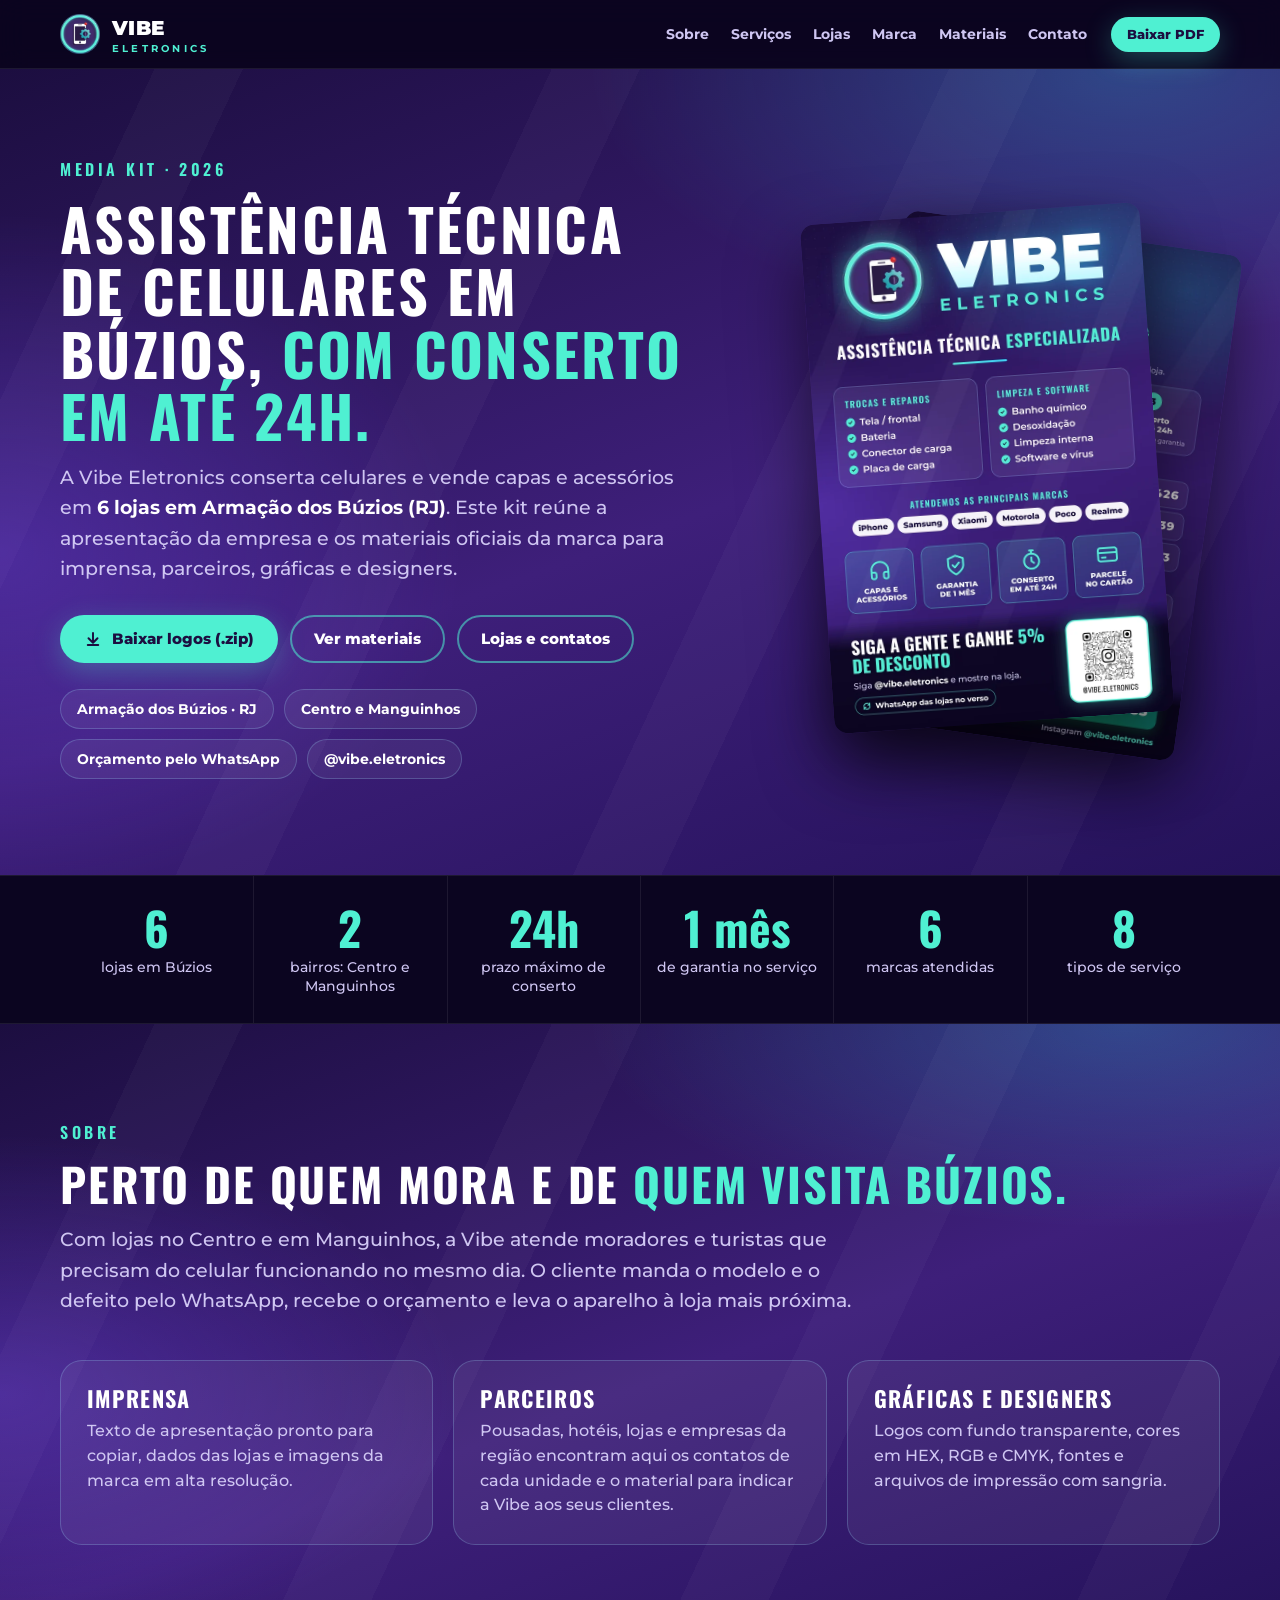
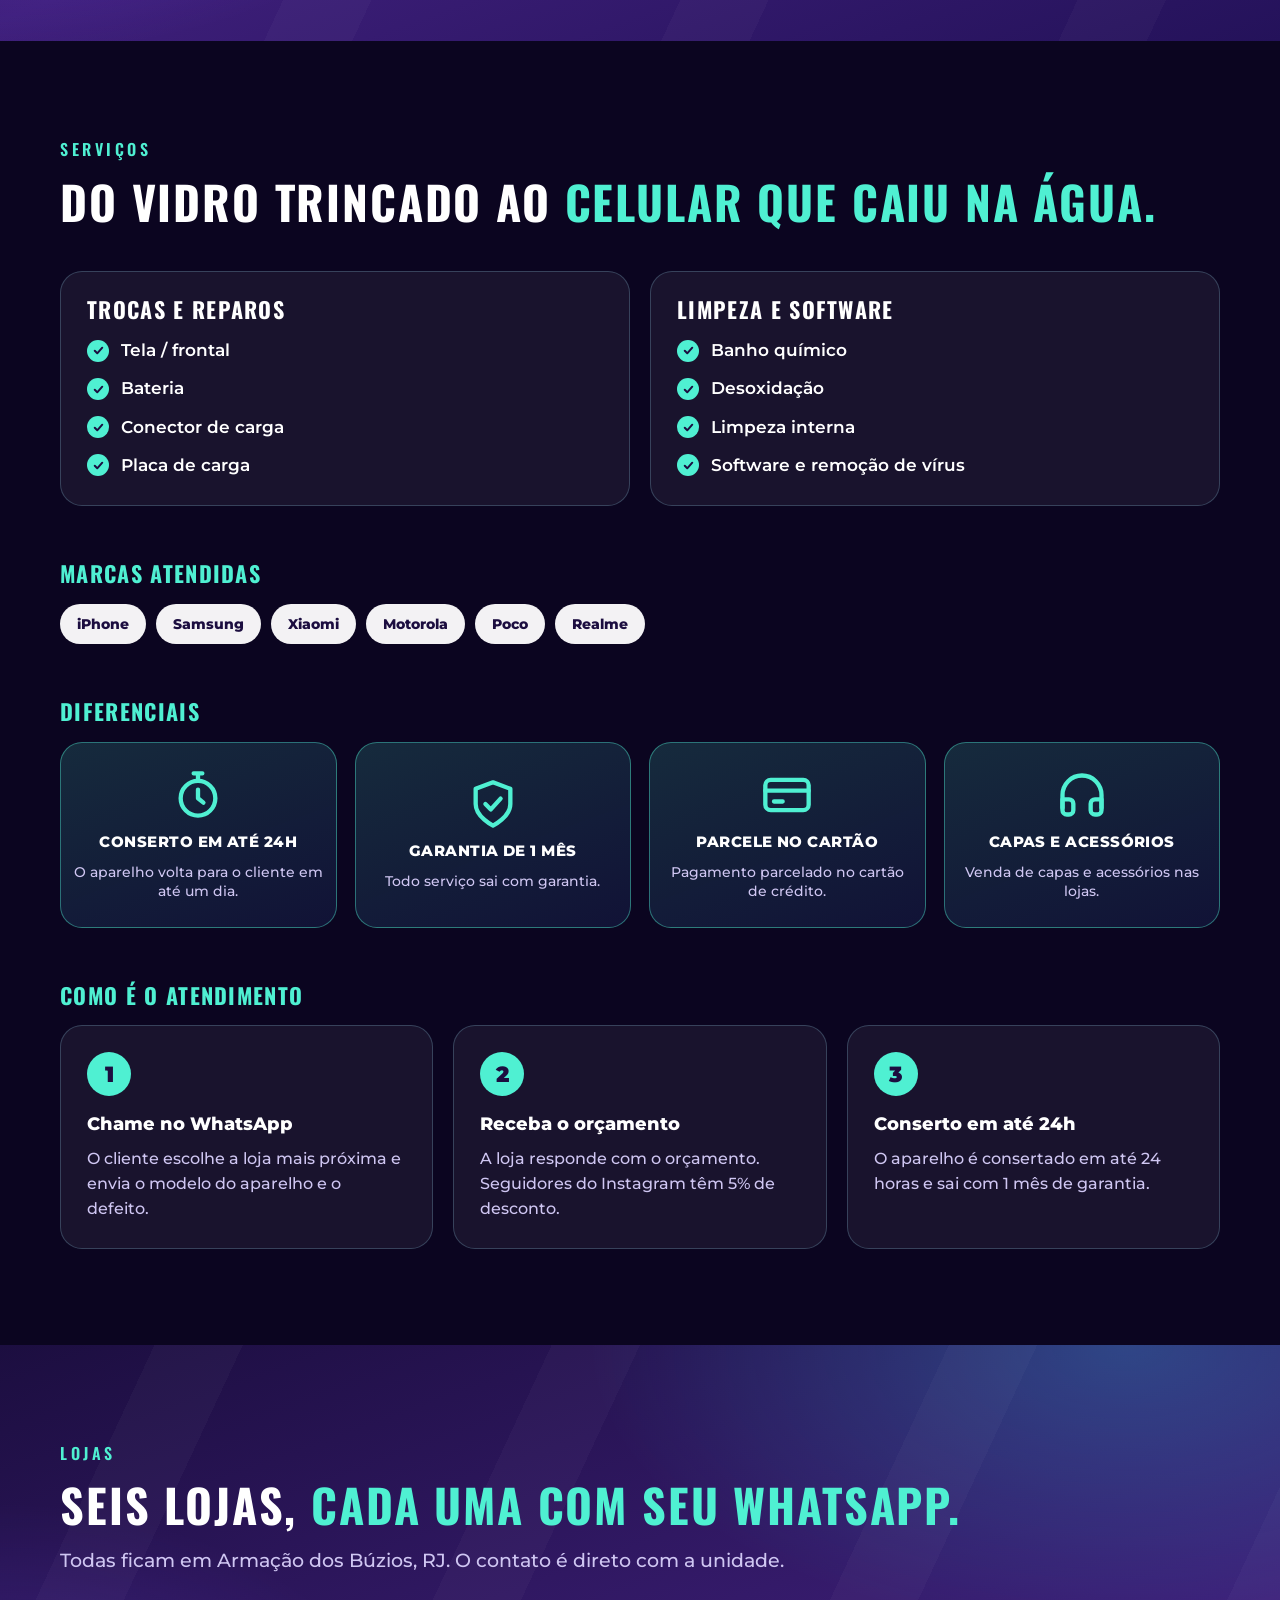
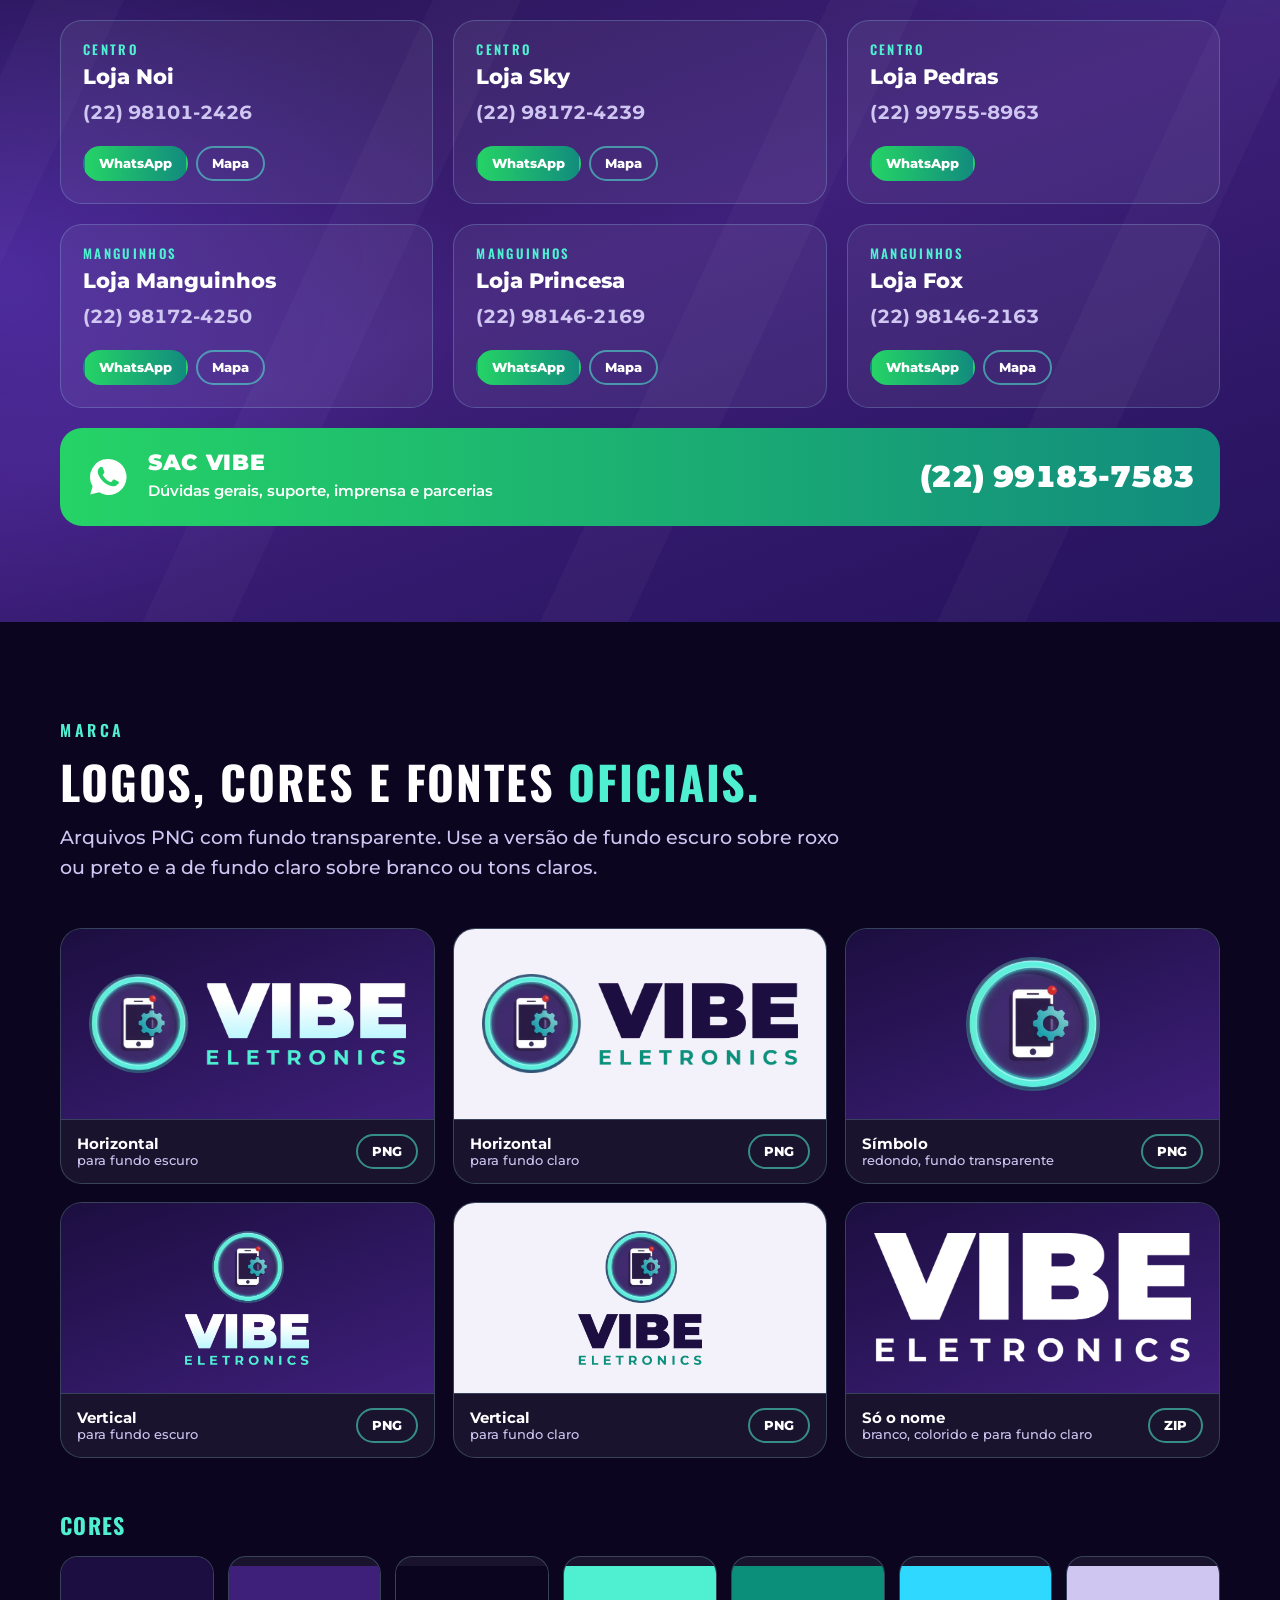
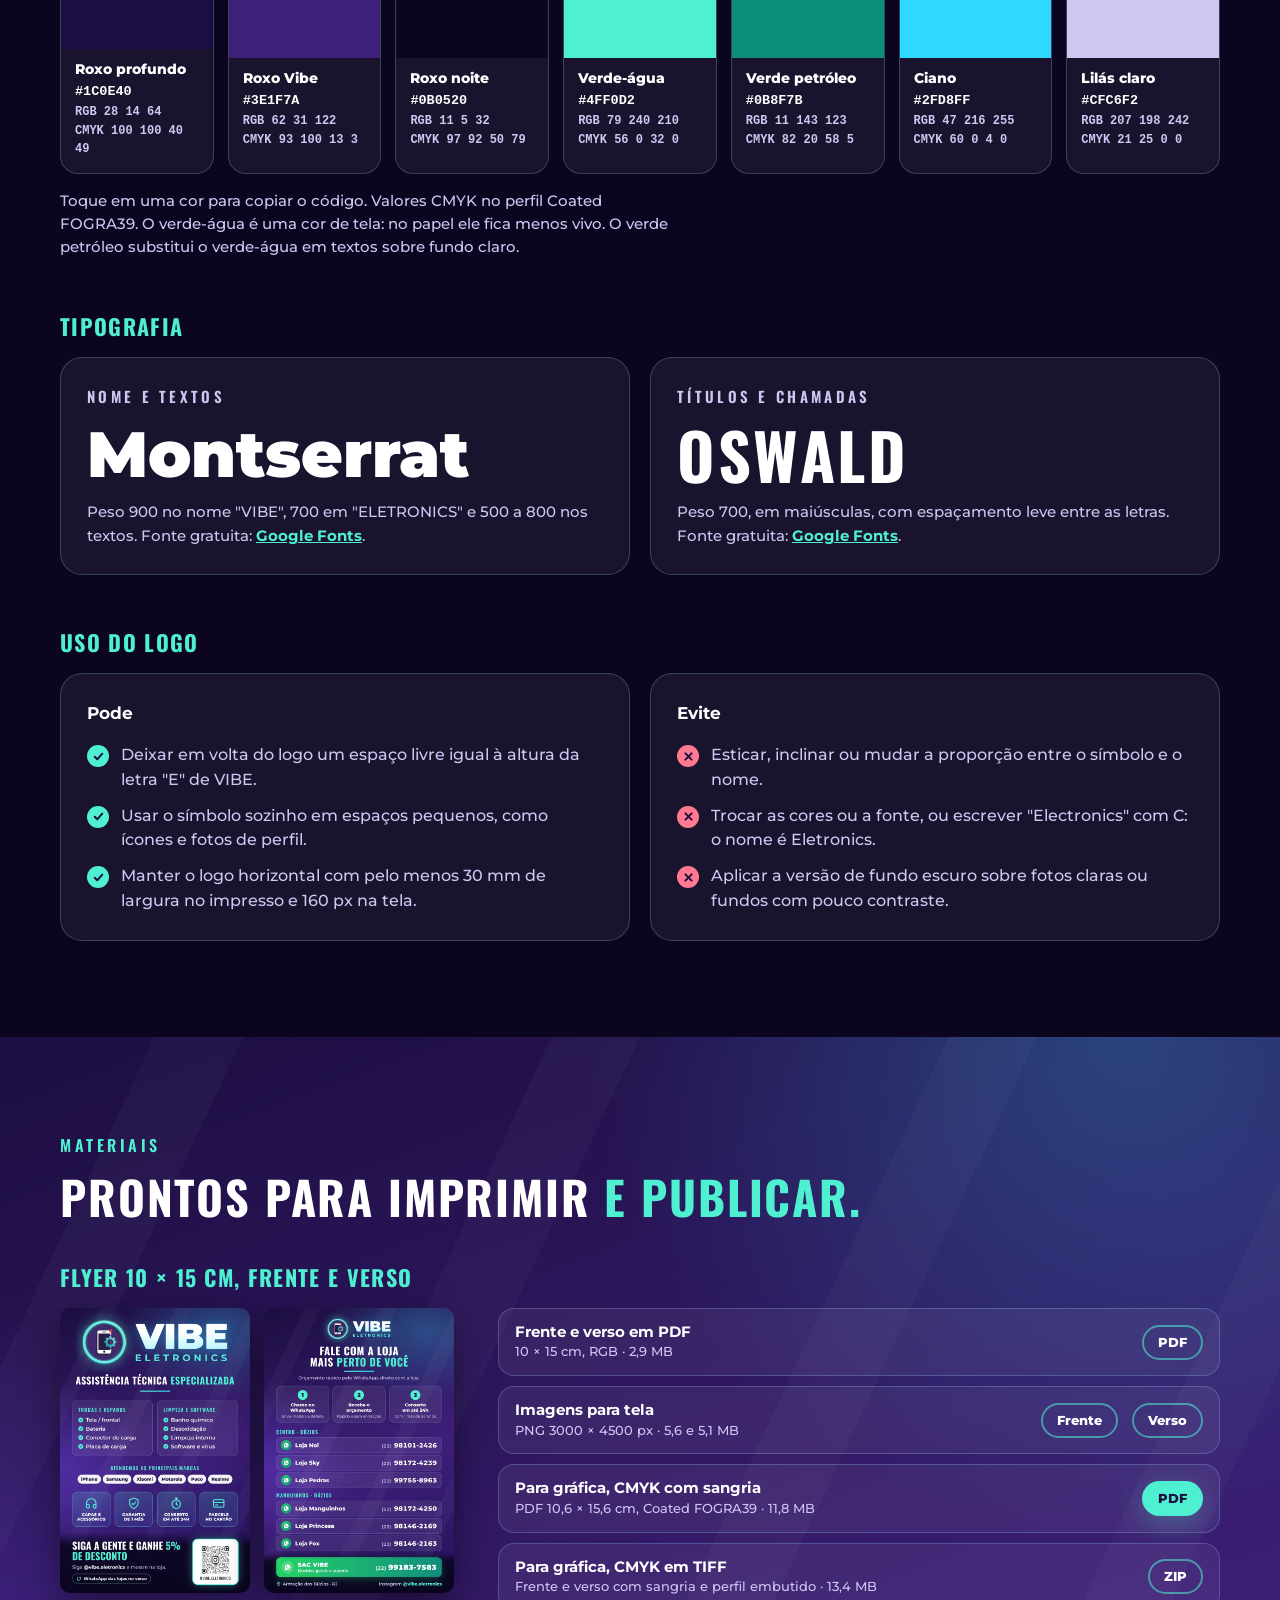
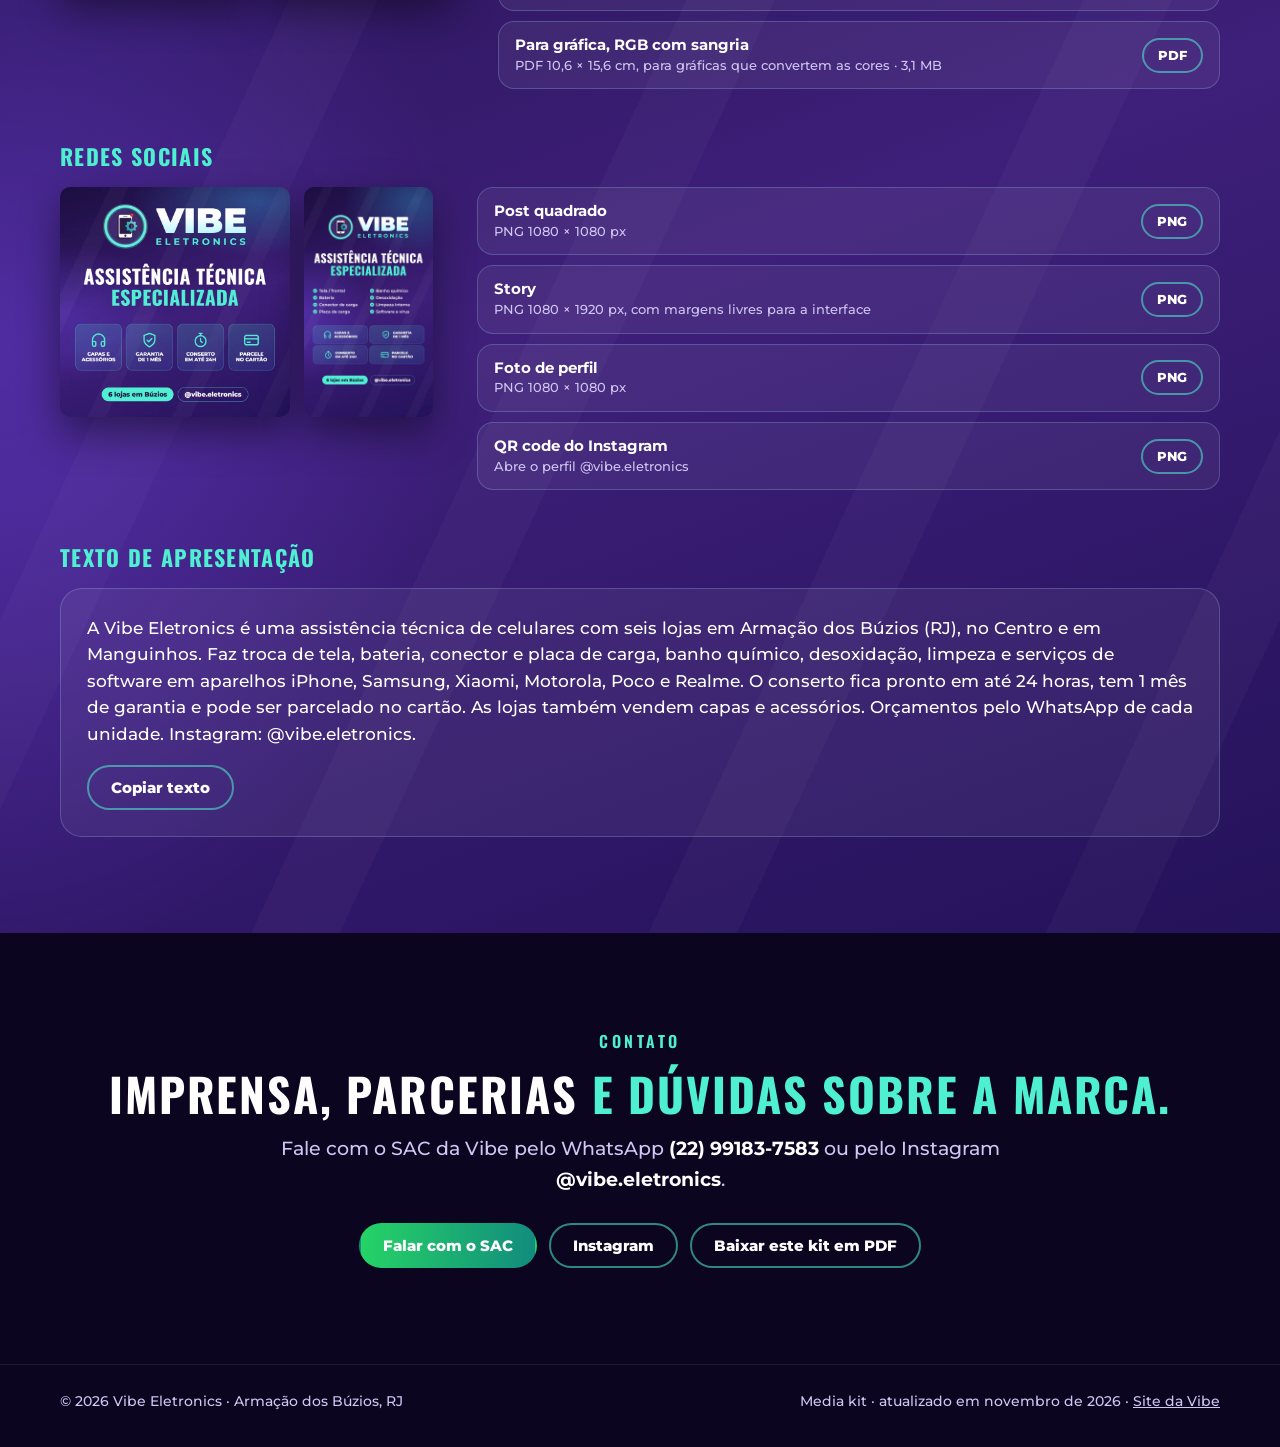
==== index.html @ 44203009 "Media kit da Vibe Eletronics Co-Authored-By: Claude Fable 5.2 <noreply@anthropic.com>" ====
<!doctype html>
<html lang="pt-BR">
<head>
<meta charset="utf-8">
<meta name="viewport" content="width=device-width, initial-scale=1, viewport-fit=cover">
<title>Vibe Eletronics · Media kit</title>
<meta name="description" content="Media kit da Vibe Eletronics: assistência técnica de celulares com 6 lojas em Armação dos Búzios, RJ. Apresentação, logos, cores, flyer e artes para download.">
<meta property="og:title" content="Vibe Eletronics · Media kit">
<meta property="og:description" content="Assistência técnica de celulares com 6 lojas em Búzios. Apresentação, logos, cores, flyer e artes para download.">
<meta property="og:image" content="https://blade0667.github.io/vibe-media-kit/img/og.jpg">
<meta property="og:url" content="https://blade0667.github.io/vibe-media-kit/">
<meta property="og:type" content="website">
<meta name="theme-color" content="#0b0520">
<link rel="icon" href="img/icone.png">
<link rel="preconnect" href="https://fonts.googleapis.com">
<link rel="preconnect" href="https://fonts.gstatic.com" crossorigin>
<link rel="stylesheet" href="https://fonts.googleapis.com/css2?family=Montserrat:wght@500;600;700;800;900&family=Oswald:wght@500;600;700&display=swap">
<style>
/* Layout: mesma identidade do flyer — roxo profundo, verde-água, cartões de vidro, títulos em Oswald */
:root {
  --bg0: #0b0520; --bg1: #1c0e40; --bg2: #3e1f7a;
  --mint: #4ff0d2; --cyan: #2fd8ff; --muted: #cfc6f2; --text: #fff;
  --glass: rgba(255,255,255,.06); --line: rgba(160,230,255,.22);
  --wa: #25d366;
  --max: 1160px; --gut: clamp(18px, 4vw, 40px);
}
* { box-sizing: border-box; margin: 0; padding: 0; }
html { scroll-behavior: smooth; scroll-padding-top: 84px; }
body {
  font-family: "Montserrat", "Segoe UI", sans-serif; font-weight: 500; font-size: 17px; line-height: 1.6;
  color: var(--text); background: var(--bg0);
  -webkit-print-color-adjust: exact; print-color-adjust: exact;
  overflow-x: hidden;
}
img { max-width: 100%; height: auto; display: block; }
a { color: inherit; }
:focus-visible { outline: 3px solid var(--mint); outline-offset: 3px; border-radius: 6px; }
.wrap { width: min(var(--max), 100% - 2 * var(--gut)); margin-inline: auto; }

/* fundo com feixes, igual ao flyer */
.glow { position: relative; isolation: isolate; }
.glow::before {
  content: ""; position: absolute; inset: 0; z-index: -1;
  background:
    radial-gradient(70% 55% at 88% 0%, rgba(47,216,255,.24), transparent 60%),
    radial-gradient(60% 70% at 0% 60%, rgba(124,77,255,.34), transparent 60%),
    repeating-linear-gradient(115deg, transparent 0 140px, rgba(255,255,255,.028) 140px 220px, transparent 220px 360px),
    linear-gradient(160deg, var(--bg1) 0%, var(--bg2) 55%, #24125a 100%);
}

/* ---------- Tipos ---------- */
h1, h2, h3, .osw { font-family: "Oswald", sans-serif; font-weight: 700; text-transform: uppercase; letter-spacing: .04em; line-height: 1.08; }
h1 { font-size: clamp(34px, 4.7vw, 58px); }
h2 { font-size: clamp(30px, 4.2vw, 46px); }
h3 { font-size: 22px; letter-spacing: .06em; }
em { font-style: normal; color: var(--mint); }
.eyebrow { font-family: "Oswald", sans-serif; font-weight: 600; font-size: 16px; letter-spacing: .22em; text-transform: uppercase; color: var(--mint); margin-bottom: 14px; }
.lead { color: var(--muted); font-size: clamp(17px, 1.6vw, 19px); max-width: 62ch; margin-top: 16px; }
.lead b, p b { color: #fff; font-weight: 700; }
section { padding: clamp(56px, 8vw, 96px) 0; }
.head { margin-bottom: clamp(28px, 4vw, 44px); }

/* ---------- Peças ---------- */
.card { background: var(--glass); border: 1.5px solid var(--line); border-radius: 22px; }
.btn {
  display: inline-flex; align-items: center; justify-content: center; gap: 10px;
  padding: 13px 22px; border-radius: 999px; border: 2px solid transparent;
  font: 800 15px/1 "Montserrat", sans-serif; text-decoration: none; cursor: pointer; white-space: nowrap;
  transition: transform .15s, box-shadow .15s, background .15s;
}
.btn svg { width: 18px; height: 18px; flex: none; }
.btn:hover { transform: translateY(-2px); }
.btn.cheio { background: var(--mint); color: var(--bg1); box-shadow: 0 8px 28px rgba(79,240,210,.28); }
.btn.linha { border-color: rgba(79,240,210,.55); color: #fff; background: transparent; }
.btn.linha:hover { background: rgba(79,240,210,.12); }
.btn.wa { background: linear-gradient(90deg, #25d366, #128c7e); color: #fff; }
.btn.mini { padding: 9px 14px; font-size: 13px; }
.chips { display: flex; flex-wrap: wrap; gap: 10px; }
.chip { padding: 8px 16px; border-radius: 999px; border: 1.5px solid var(--line); background: var(--glass); font-size: 14px; font-weight: 700; }
.chip.claro { background: rgba(255,255,255,.95); color: var(--bg1); border-color: transparent; font-weight: 800; }

/* ---------- Topo ---------- */
.topo { position: sticky; top: 0; z-index: 20; background: rgba(11,5,32,.82); backdrop-filter: blur(14px); border-bottom: 1px solid rgba(255,255,255,.08); }
.topo .wrap { display: flex; align-items: center; gap: 24px; height: 68px; }
.marca { display: flex; align-items: center; gap: 12px; text-decoration: none; margin-right: auto; }
.marca img { width: 40px; height: 40px; }
.marca span { font-weight: 900; font-size: 20px; letter-spacing: .02em; }
.marca small { display: block; font-size: 9.5px; font-weight: 700; letter-spacing: .34em; color: var(--mint); margin-top: -3px; }
.topo nav { display: flex; gap: 22px; }
.topo nav a { font-size: 14px; font-weight: 700; text-decoration: none; color: var(--muted); }
.topo nav a:hover { color: #fff; }
@media screen and (max-width: 900px) { .topo nav { display: none; } }

/* ---------- Abertura ---------- */
.hero { padding: clamp(48px, 7vw, 88px) 0 clamp(56px, 8vw, 96px); overflow: hidden; }
.hero .wrap { display: grid; grid-template-columns: 1.15fr .85fr; gap: clamp(28px, 5vw, 64px); align-items: center; }
.hero .acoes { display: flex; flex-wrap: wrap; gap: 12px; margin: 30px 0 26px; }
.pilha { position: relative; width: min(340px, 78%); margin: 20px auto; aspect-ratio: 2/3; }
.pilha img { position: absolute; inset: 0; width: 100%; border-radius: 14px; box-shadow: 0 30px 70px rgba(0,0,0,.55); }
.pilha img:first-child { transform: rotate(8deg) translate(16%, 2%); filter: brightness(.82); }
.pilha img:last-child { transform: rotate(-4deg); }
@media screen and (max-width: 860px) { .hero .wrap { grid-template-columns: 1fr; } .pilha { order: -1; width: min(230px, 60%); margin-bottom: 34px; } }

/* ---------- Números ---------- */
.numeros { padding: 0; background: var(--bg0); border-block: 1px solid rgba(255,255,255,.08); }
.numeros .wrap { display: grid; grid-template-columns: repeat(6, 1fr); }
.num { padding: 28px 14px; text-align: center; border-left: 1px solid rgba(255,255,255,.08); }
.num:first-child { border-left: 0; }
.num b { display: block; font: 700 clamp(34px, 4vw, 46px)/1 "Oswald", sans-serif; color: var(--mint); }
.num span { display: block; margin-top: 8px; font-size: 13.5px; line-height: 1.35; color: var(--muted); }
@media screen and (max-width: 860px) { .numeros .wrap { grid-template-columns: repeat(3, 1fr); } .num:nth-child(4) { border-left: 0; } .num:nth-child(n+4) { border-top: 1px solid rgba(255,255,255,.08); } }
@media screen and (max-width: 480px) { .numeros .wrap { grid-template-columns: repeat(2, 1fr); } .num { border-top: 1px solid rgba(255,255,255,.08); } .num:nth-child(odd) { border-left: 0; } .num:nth-child(4) { border-left: 1px solid rgba(255,255,255,.08); } }

/* ---------- Grades ---------- */
.g2 { display: grid; grid-template-columns: repeat(2, 1fr); gap: 20px; }
.g3 { display: grid; grid-template-columns: repeat(3, 1fr); gap: 20px; }
.g4 { display: grid; grid-template-columns: repeat(4, 1fr); gap: 18px; }
@media screen and (max-width: 860px) { .g3 { grid-template-columns: 1fr 1fr; } .g4 { grid-template-columns: 1fr 1fr; } }
@media screen and (max-width: 600px) { .g2, .g3 { grid-template-columns: 1fr; } }
.bloco { padding: 26px; }
.bloco p { color: var(--muted); font-size: 15.5px; margin-top: 8px; }
.sub { margin-top: clamp(36px, 5vw, 56px); }
.sub > h3 { margin-bottom: 18px; color: var(--mint); }

.lista { list-style: none; display: grid; gap: 11px; margin-top: 16px; }
.lista li { display: flex; align-items: center; gap: 12px; font-weight: 600; }
.lista li::before {
  content: ""; flex: none; width: 22px; height: 22px; border-radius: 50%;
  background: var(--mint) url("data:image/svg+xml,%3Csvg xmlns='http://www.w3.org/2000/svg' viewBox='0 0 24 24'%3E%3Cpath d='M6 12.5l4 4 8-9' fill='none' stroke='%231c0e40' stroke-width='3.2' stroke-linecap='round' stroke-linejoin='round'/%3E%3C/svg%3E") center/15px no-repeat;
}
.lista.nao li::before { background-color: #ff7a90; background-image: url("data:image/svg+xml,%3Csvg xmlns='http://www.w3.org/2000/svg' viewBox='0 0 24 24'%3E%3Cpath d='M7 7l10 10M17 7L7 17' fill='none' stroke='%231c0e40' stroke-width='3.2' stroke-linecap='round'/%3E%3C/svg%3E"); }
.lista.txt li { align-items: flex-start; font-weight: 500; font-size: 15.5px; color: var(--muted); }
.lista.txt li::before { margin-top: 2px; }

.perk { display: flex; flex-direction: column; align-items: center; justify-content: center; gap: 12px; padding: 26px 12px; text-align: center; border-radius: 22px;
  background: linear-gradient(160deg, rgba(79,240,210,.16), rgba(79,140,255,.1)); border: 1.5px solid rgba(79,240,210,.42); }
.perk svg { width: 52px; height: 52px; color: var(--mint); }
.perk b { font-weight: 800; font-size: 15px; line-height: 1.2; text-transform: uppercase; letter-spacing: .03em; }
.perk span { font-size: 13.5px; color: var(--muted); line-height: 1.4; }

.passo .n { display: inline-grid; place-items: center; width: 44px; height: 44px; border-radius: 50%; background: var(--mint); color: var(--bg1); font-weight: 900; font-size: 22px; margin-bottom: 14px; }
.passo b { display: block; font-size: 18px; font-weight: 800; }

/* ---------- Lojas ---------- */
.escuro { background: var(--bg0); }
.loja { padding: 22px; display: flex; flex-direction: column; gap: 4px; }
.loja small { font: 600 13px/1 "Oswald", sans-serif; letter-spacing: .18em; text-transform: uppercase; color: var(--mint); }
.loja b { font-size: 21px; font-weight: 800; }
.loja .fone { font-size: 19px; font-weight: 700; font-variant-numeric: tabular-nums; color: var(--muted); }
.loja .acoes { display: flex; gap: 8px; margin-top: 14px; flex-wrap: wrap; }
.sac { margin-top: 20px; padding: 22px 26px; border-radius: 22px; display: flex; align-items: center; gap: 18px; flex-wrap: wrap;
  background: linear-gradient(90deg, #25d366, #128c7e); text-decoration: none; }
.sac svg { width: 44px; height: 44px; flex: none; }
.sac div { flex: 1; min-width: 180px; }
.sac b { display: block; font-size: 22px; font-weight: 900; text-transform: uppercase; letter-spacing: .03em; line-height: 1.2; }
.sac span { font-size: 15px; font-weight: 600; }
.sac strong { font-size: clamp(22px, 3vw, 30px); font-weight: 900; font-variant-numeric: tabular-nums; }

/* ---------- Marca ---------- */
.logos { display: grid; grid-template-columns: repeat(3, 1fr); gap: 18px; }
@media screen and (max-width: 860px) { .logos { grid-template-columns: 1fr 1fr; } }
@media screen and (max-width: 520px) { .logos { grid-template-columns: 1fr; } }
.logo-item { overflow: hidden; display: flex; flex-direction: column; }
.logo-item .palco { display: grid; place-items: center; height: 190px; padding: 28px; }
.logo-item .palco img { max-height: 134px; width: auto; max-width: 100%; object-fit: contain; }
.palco.e { background: linear-gradient(160deg, var(--bg1), var(--bg2)); }
.palco.c { background: #f3f1fa; }
.logo-item .info { display: flex; align-items: center; justify-content: space-between; gap: 10px; padding: 14px 16px; border-top: 1.5px solid var(--line); }
.logo-item .info b { font-size: 14.5px; font-weight: 700; line-height: 1.25; }
.logo-item .info small { display: block; font-size: 12.5px; color: var(--muted); font-weight: 500; }

.cores { display: grid; grid-template-columns: repeat(7, 1fr); gap: 14px; }
@media screen and (max-width: 980px) { .cores { grid-template-columns: repeat(4, 1fr); } }
@media screen and (max-width: 560px) { .cores { grid-template-columns: repeat(2, 1fr); } }
.cor { all: unset; box-sizing: border-box; cursor: pointer; display: block; border-radius: 18px; overflow: hidden; border: 1.5px solid var(--line); background: var(--glass); }
.cor:hover { border-color: var(--mint); }
.cor i { display: block; height: 92px; }
.cor div { padding: 12px 14px 14px; }
.cor b { display: block; font-size: 14px; font-weight: 800; line-height: 1.25; }
.cor code { display: block; font: 600 12px/1.55 ui-monospace, Consolas, monospace; color: var(--muted); }
.cor code:first-of-type { color: #fff; font-size: 13.5px; margin-top: 4px; }

.tipo { padding: 26px; }
.tipo .amostra { font-size: clamp(40px, 6vw, 64px); line-height: 1; margin: 6px 0 14px; }
.tipo .mont { font-family: "Montserrat", sans-serif; font-weight: 900; text-transform: none; letter-spacing: 0; }
.tipo p { color: var(--muted); font-size: 15px; }
.tipo a { color: var(--mint); font-weight: 700; }

/* ---------- Materiais ---------- */
.material { display: grid; grid-template-columns: auto 1fr; gap: clamp(22px, 4vw, 44px); align-items: start; }
@media screen and (max-width: 760px) { .material { grid-template-columns: 1fr; } }
.previas { display: flex; gap: 14px; align-items: flex-start; }
.previas img { border-radius: 10px; box-shadow: 0 16px 40px rgba(0,0,0,.45); }
.previas.flyer img { width: clamp(120px, 17vw, 190px); }
.previas.redes img { height: clamp(150px, 20vw, 230px); width: auto; }
.arquivos { list-style: none; display: grid; gap: 10px; }
.arquivos li { display: flex; align-items: center; gap: 14px; padding: 13px 16px; border-radius: 16px; background: var(--glass); border: 1.5px solid var(--line); }
.arquivos li div { flex: 1; min-width: 0; }
.arquivos b { display: block; font-size: 15px; font-weight: 700; line-height: 1.3; }
.arquivos small { display: block; font-size: 13px; color: var(--muted); }

.texto-pronto { padding: 26px; }
.texto-pronto p { color: #fff; font-size: 16.5px; }
.texto-pronto .btn { margin-top: 18px; }

/* ---------- Fechamento ---------- */
.fim { text-align: center; }
.fim .acoes { display: flex; justify-content: center; flex-wrap: wrap; gap: 12px; margin-top: 28px; }
footer { padding: 26px 0 34px; background: var(--bg0); color: var(--muted); font-size: 13.5px; border-top: 1px solid rgba(255,255,255,.08); }
footer .wrap { display: flex; justify-content: space-between; gap: 12px; flex-wrap: wrap; }

.aviso { position: fixed; left: 50%; bottom: 26px; translate: -50% 0; z-index: 40; padding: 12px 20px; border-radius: 999px; background: var(--mint); color: var(--bg1); font-weight: 800; font-size: 14px; box-shadow: 0 10px 30px rgba(0,0,0,.4); opacity: 0; pointer-events: none; transition: opacity .2s; }
.aviso.on { opacity: 1; }
@media (prefers-reduced-motion: reduce) { html { scroll-behavior: auto; } .btn { transition: none; } }

/* ---------- PDF (impressão): página larga, mesma aparência da tela ---------- */
@page { size: 1200px 1697px; margin: 0; }
@media print {
  html { scroll-behavior: auto; }
  body { font-size: 16px; }
  .topo { position: static; }
  .topo nav, .topo .btn, .so-tela, .aviso { display: none !important; }
  section { padding: 54px 0; }
  .card, .perk, .cor, .arquivos li, .sac, .num, .head, .material, .tipo, .g2, .g3, .g4 { break-inside: avoid; }
  h2, h3, .head, .sub > h3 { break-after: avoid; }
  .btn:hover { transform: none; }
}
</style>
</head>
<body>

<header class="topo">
  <div class="wrap">
    <a class="marca" href="#inicio" aria-label="Vibe Eletronics, início">
      <img src="img/vibe-simbolo.webp" alt="" width="40" height="40">
      <span>VIBE<small>ELETRONICS</small></span>
    </a>
    <nav aria-label="Seções">
      <a href="#sobre">Sobre</a>
      <a href="#servicos">Serviços</a>
      <a href="#lojas">Lojas</a>
      <a href="#marca">Marca</a>
      <a href="#materiais">Materiais</a>
      <a href="#contato">Contato</a>
    </nav>
    <a class="btn cheio mini" href="Vibe-Eletronics-Media-Kit.pdf" target="_blank" rel="noopener">Baixar PDF</a>
  </div>
</header>

<main id="inicio">

<!-- Abertura -->
<section class="hero glow">
  <div class="wrap">
    <div>
      <p class="eyebrow">Media kit · 2026</p>
      <h1>Assistência técnica de celulares em Búzios, <em>com conserto em até 24h.</em></h1>
      <p class="lead">A Vibe Eletronics conserta celulares e vende capas e acessórios em <b>6 lojas em Armação dos Búzios (RJ)</b>. Este kit reúne a apresentação da empresa e os materiais oficiais da marca para imprensa, parceiros, gráficas e designers.</p>
      <div class="acoes so-tela">
        <a class="btn cheio" href="downloads/logos/vibe-logos.zip" download>
          <svg viewBox="0 0 24 24" fill="none" stroke="currentColor" stroke-width="2.6" stroke-linecap="round" stroke-linejoin="round"><path d="M12 4v12M6 11l6 6 6-6M5 20h14"/></svg>
          Baixar logos (.zip)</a>
        <a class="btn linha" href="#materiais">Ver materiais</a>
        <a class="btn linha" href="#lojas">Lojas e contatos</a>
      </div>
      <div class="chips">
        <span class="chip">Armação dos Búzios · RJ</span>
        <span class="chip">Centro e Manguinhos</span>
        <span class="chip">Orçamento pelo WhatsApp</span>
        <span class="chip">@vibe.eletronics</span>
      </div>
    </div>
    <div class="pilha" aria-hidden="true">
      <img src="img/Flyer-verso.webp" alt="" width="700" height="1050">
      <img src="img/Flyer-frente.webp" alt="" width="700" height="1050">
    </div>
  </div>
</section>

<!-- Números -->
<section class="numeros" aria-label="A Vibe em números">
  <div class="wrap">
    <div class="num"><b>6</b><span>lojas em Búzios</span></div>
    <div class="num"><b>2</b><span>bairros: Centro e Manguinhos</span></div>
    <div class="num"><b>24h</b><span>prazo máximo de conserto</span></div>
    <div class="num"><b>1 mês</b><span>de garantia no serviço</span></div>
    <div class="num"><b>6</b><span>marcas atendidas</span></div>
    <div class="num"><b>8</b><span>tipos de serviço</span></div>
  </div>
</section>

<!-- Sobre -->
<section id="sobre" class="glow">
  <div class="wrap">
    <div class="head">
      <p class="eyebrow">Sobre</p>
      <h2>Perto de quem mora e de <em>quem visita Búzios.</em></h2>
      <p class="lead">Com lojas no Centro e em Manguinhos, a Vibe atende moradores e turistas que precisam do celular funcionando no mesmo dia. O cliente manda o modelo e o defeito pelo WhatsApp, recebe o orçamento e leva o aparelho à loja mais próxima.</p>
    </div>
    <div class="g3">
      <div class="card bloco"><h3>Imprensa</h3><p>Texto de apresentação pronto para copiar, dados das lojas e imagens da marca em alta resolução.</p></div>
      <div class="card bloco"><h3>Parceiros</h3><p>Pousadas, hotéis, lojas e empresas da região encontram aqui os contatos de cada unidade e o material para indicar a Vibe aos seus clientes.</p></div>
      <div class="card bloco"><h3>Gráficas e designers</h3><p>Logos com fundo transparente, cores em HEX, RGB e CMYK, fontes e arquivos de impressão com sangria.</p></div>
    </div>
  </div>
</section>

<!-- Serviços -->
<section id="servicos" class="escuro">
  <div class="wrap">
    <div class="head">
      <p class="eyebrow">Serviços</p>
      <h2>Do vidro trincado ao <em>celular que caiu na água.</em></h2>
    </div>
    <div class="g2">
      <div class="card bloco">
        <h3>Trocas e reparos</h3>
        <ul class="lista"><li>Tela / frontal</li><li>Bateria</li><li>Conector de carga</li><li>Placa de carga</li></ul>
      </div>
      <div class="card bloco">
        <h3>Limpeza e software</h3>
        <ul class="lista"><li>Banho químico</li><li>Desoxidação</li><li>Limpeza interna</li><li>Software e remoção de vírus</li></ul>
      </div>
    </div>

    <div class="sub">
      <h3>Marcas atendidas</h3>
      <div class="chips">
        <span class="chip claro">iPhone</span><span class="chip claro">Samsung</span><span class="chip claro">Xiaomi</span>
        <span class="chip claro">Motorola</span><span class="chip claro">Poco</span><span class="chip claro">Realme</span>
      </div>
    </div>

    <div class="sub">
      <h3>Diferenciais</h3>
      <div class="g4">
        <div class="perk"><svg viewBox="0 0 24 24" fill="none" stroke="currentColor" stroke-width="2" stroke-linecap="round" stroke-linejoin="round"><circle cx="12" cy="13.5" r="8"/><path d="M12 9.5v4l2.5 2M10 2h4M12 2v3.5"/></svg><b>Conserto em até 24h</b><span>O aparelho volta para o cliente em até um dia.</span></div>
        <div class="perk"><svg viewBox="0 0 24 24" fill="none" stroke="currentColor" stroke-width="2" stroke-linecap="round" stroke-linejoin="round"><path d="M12 22s8-4 8-10V5l-8-3-8 3v7c0 6 8 10 8 10z"/><path d="M8.5 12l2.5 2.5 4.5-5"/></svg><b>Garantia de 1 mês</b><span>Todo serviço sai com garantia.</span></div>
        <div class="perk"><svg viewBox="0 0 24 24" fill="none" stroke="currentColor" stroke-width="2" stroke-linecap="round" stroke-linejoin="round"><rect x="2" y="5" width="20" height="14" rx="2.5"/><path d="M2 10h20M6 15h4"/></svg><b>Parcele no cartão</b><span>Pagamento parcelado no cartão de crédito.</span></div>
        <div class="perk"><svg viewBox="0 0 24 24" fill="none" stroke="currentColor" stroke-width="2" stroke-linecap="round" stroke-linejoin="round"><path d="M3 18v-6a9 9 0 0 1 18 0v6"/><path d="M21 19a2 2 0 0 1-2 2h-1a2 2 0 0 1-2-2v-3a2 2 0 0 1 2-2h3zM3 19a2 2 0 0 0 2 2h1a2 2 0 0 0 2-2v-3a2 2 0 0 0-2-2H3z"/></svg><b>Capas e acessórios</b><span>Venda de capas e acessórios nas lojas.</span></div>
      </div>
    </div>

    <div class="sub">
      <h3>Como é o atendimento</h3>
      <div class="g3">
        <div class="card bloco passo"><span class="n">1</span><b>Chame no WhatsApp</b><p>O cliente escolhe a loja mais próxima e envia o modelo do aparelho e o defeito.</p></div>
        <div class="card bloco passo"><span class="n">2</span><b>Receba o orçamento</b><p>A loja responde com o orçamento. Seguidores do Instagram têm 5% de desconto.</p></div>
        <div class="card bloco passo"><span class="n">3</span><b>Conserto em até 24h</b><p>O aparelho é consertado em até 24 horas e sai com 1 mês de garantia.</p></div>
      </div>
    </div>
  </div>
</section>

<!-- Lojas -->
<section id="lojas" class="glow">
  <div class="wrap">
    <div class="head">
      <p class="eyebrow">Lojas</p>
      <h2>Seis lojas, <em>cada uma com seu WhatsApp.</em></h2>
      <p class="lead">Todas ficam em Armação dos Búzios, RJ. O contato é direto com a unidade.</p>
    </div>
    <div class="g3">
      <div class="card loja"><small>Centro</small><b>Loja Noi</b><span class="fone">(22) 98101-2426</span>
        <div class="acoes so-tela"><a class="btn wa mini" href="https://wa.me/5522981012426" target="_blank" rel="noopener">WhatsApp</a><a class="btn linha mini" href="https://www.google.com/maps?q=-22.7561717,-41.8883556" target="_blank" rel="noopener">Mapa</a></div></div>
      <div class="card loja"><small>Centro</small><b>Loja Sky</b><span class="fone">(22) 98172-4239</span>
        <div class="acoes so-tela"><a class="btn wa mini" href="https://wa.me/5522981724239" target="_blank" rel="noopener">WhatsApp</a><a class="btn linha mini" href="https://www.google.com/maps?q=-22.7566832,-41.8888317" target="_blank" rel="noopener">Mapa</a></div></div>
      <div class="card loja"><small>Centro</small><b>Loja Pedras</b><span class="fone">(22) 99755-8963</span>
        <div class="acoes so-tela"><a class="btn wa mini" href="https://wa.me/5522997558963" target="_blank" rel="noopener">WhatsApp</a></div></div>
      <div class="card loja"><small>Manguinhos</small><b>Loja Manguinhos</b><span class="fone">(22) 98172-4250</span>
        <div class="acoes so-tela"><a class="btn wa mini" href="https://wa.me/5522981724250" target="_blank" rel="noopener">WhatsApp</a><a class="btn linha mini" href="https://www.google.com/maps?q=-22.771125,-41.9122112" target="_blank" rel="noopener">Mapa</a></div></div>
      <div class="card loja"><small>Manguinhos</small><b>Loja Princesa</b><span class="fone">(22) 98146-2169</span>
        <div class="acoes so-tela"><a class="btn wa mini" href="https://wa.me/5522981462169" target="_blank" rel="noopener">WhatsApp</a><a class="btn linha mini" href="https://www.google.com/maps?q=-22.7716795,-41.9125966" target="_blank" rel="noopener">Mapa</a></div></div>
      <div class="card loja"><small>Manguinhos</small><b>Loja Fox</b><span class="fone">(22) 98146-2163</span>
        <div class="acoes so-tela"><a class="btn wa mini" href="https://wa.me/5522981462163" target="_blank" rel="noopener">WhatsApp</a><a class="btn linha mini" href="https://www.google.com/maps?q=-22.7728478,-41.9133801" target="_blank" rel="noopener">Mapa</a></div></div>
    </div>
    <a class="sac" href="https://wa.me/5522991837583" target="_blank" rel="noopener">
      <svg viewBox="0 0 24 24" fill="#fff"><path d="M12 2.2A9.8 9.8 0 0 0 3.6 17l-1.3 4.6 4.8-1.3A9.8 9.8 0 1 0 12 2.2zm5.3 13.6c-.2.6-1.3 1.2-1.8 1.2-.5.1-1 .2-3.3-.7-2.8-1.1-4.6-4-4.7-4.2-.1-.2-1.1-1.5-1.1-2.9s.7-2 1-2.3c.2-.3.5-.3.7-.3h.5c.2 0 .4 0 .6.5l.8 2c.1.2.1.4 0 .5l-.3.5-.4.4c-.1.1-.3.3-.1.6.2.3.8 1.3 1.7 2.1 1.1 1 2.1 1.3 2.4 1.5.3.1.5.1.6-.1l.9-1.1c.2-.3.4-.2.6-.1l1.9.9c.3.1.5.2.5.3.1.2.1.7-.1 1.2z"/></svg>
      <div><b>SAC Vibe</b><span>Dúvidas gerais, suporte, imprensa e parcerias</span></div>
      <strong>(22) 99183-7583</strong>
    </a>
  </div>
</section>

<!-- Marca -->
<section id="marca" class="escuro">
  <div class="wrap">
    <div class="head">
      <p class="eyebrow">Marca</p>
      <h2>Logos, cores e fontes <em>oficiais.</em></h2>
      <p class="lead">Arquivos PNG com fundo transparente. Use a versão de fundo escuro sobre roxo ou preto e a de fundo claro sobre branco ou tons claros.</p>
    </div>

    <div class="logos">
      <div class="card logo-item"><div class="palco e"><img src="img/vibe-logo-horizontal-fundo-escuro.webp" alt="Logo horizontal da Vibe Eletronics para fundo escuro" loading="lazy"></div>
        <div class="info"><b>Horizontal<small>para fundo escuro</small></b><a class="btn linha mini so-tela" href="downloads/logos/vibe-logo-horizontal-fundo-escuro.png" download>PNG</a></div></div>
      <div class="card logo-item"><div class="palco c"><img src="img/vibe-logo-horizontal-fundo-claro.webp" alt="Logo horizontal da Vibe Eletronics para fundo claro" loading="lazy"></div>
        <div class="info"><b>Horizontal<small>para fundo claro</small></b><a class="btn linha mini so-tela" href="downloads/logos/vibe-logo-horizontal-fundo-claro.png" download>PNG</a></div></div>
      <div class="card logo-item"><div class="palco e"><img src="img/vibe-simbolo.webp" alt="Símbolo da Vibe Eletronics: celular com engrenagem dentro de um anel verde-água" loading="lazy"></div>
        <div class="info"><b>Símbolo<small>redondo, fundo transparente</small></b><a class="btn linha mini so-tela" href="downloads/logos/vibe-simbolo.png" download>PNG</a></div></div>
      <div class="card logo-item"><div class="palco e"><img src="img/vibe-logo-vertical-fundo-escuro.webp" alt="Logo vertical para fundo escuro" loading="lazy"></div>
        <div class="info"><b>Vertical<small>para fundo escuro</small></b><a class="btn linha mini so-tela" href="downloads/logos/vibe-logo-vertical-fundo-escuro.png" download>PNG</a></div></div>
      <div class="card logo-item"><div class="palco c"><img src="img/vibe-logo-vertical-fundo-claro.webp" alt="Logo vertical para fundo claro" loading="lazy"></div>
        <div class="info"><b>Vertical<small>para fundo claro</small></b><a class="btn linha mini so-tela" href="downloads/logos/vibe-logo-vertical-fundo-claro.png" download>PNG</a></div></div>
      <div class="card logo-item"><div class="palco e"><img src="img/vibe-nome-branco.webp" alt="Nome Vibe Eletronics em branco" loading="lazy"></div>
        <div class="info"><b>Só o nome<small>branco, colorido e para fundo claro</small></b><a class="btn linha mini so-tela" href="downloads/logos/vibe-logos.zip" download>ZIP</a></div></div>
    </div>

    <div class="sub">
      <h3>Cores</h3>
      <div class="cores">
        <button class="cor" data-hex="#1C0E40"><i style="background:#1c0e40"></i><div><b>Roxo profundo</b><code>#1C0E40</code><code>RGB 28 14 64</code><code>CMYK 100 100 40 49</code></div></button>
        <button class="cor" data-hex="#3E1F7A"><i style="background:#3e1f7a"></i><div><b>Roxo Vibe</b><code>#3E1F7A</code><code>RGB 62 31 122</code><code>CMYK 93 100 13 3</code></div></button>
        <button class="cor" data-hex="#0B0520"><i style="background:#0b0520"></i><div><b>Roxo noite</b><code>#0B0520</code><code>RGB 11 5 32</code><code>CMYK 97 92 50 79</code></div></button>
        <button class="cor" data-hex="#4FF0D2"><i style="background:#4ff0d2"></i><div><b>Verde-água</b><code>#4FF0D2</code><code>RGB 79 240 210</code><code>CMYK 56 0 32 0</code></div></button>
        <button class="cor" data-hex="#0B8F7B"><i style="background:#0b8f7b"></i><div><b>Verde petróleo</b><code>#0B8F7B</code><code>RGB 11 143 123</code><code>CMYK 82 20 58 5</code></div></button>
        <button class="cor" data-hex="#2FD8FF"><i style="background:#2fd8ff"></i><div><b>Ciano</b><code>#2FD8FF</code><code>RGB 47 216 255</code><code>CMYK 60 0 4 0</code></div></button>
        <button class="cor" data-hex="#CFC6F2"><i style="background:#cfc6f2"></i><div><b>Lilás claro</b><code>#CFC6F2</code><code>RGB 207 198 242</code><code>CMYK 21 25 0 0</code></div></button>
      </div>
      <p class="lead" style="font-size:14.5px">Toque em uma cor para copiar o código. Valores CMYK no perfil Coated FOGRA39. O verde-água é uma cor de tela: no papel ele fica menos vivo. O verde petróleo substitui o verde-água em textos sobre fundo claro.</p>
    </div>

    <div class="sub">
      <h3>Tipografia</h3>
      <div class="g2">
        <div class="card tipo"><p class="eyebrow">Nome e textos</p><div class="amostra mont">Montserrat</div><p>Peso 900 no nome "VIBE", 700 em "ELETRONICS" e 500 a 800 nos textos. Fonte gratuita: <a href="https://fonts.google.com/specimen/Montserrat" target="_blank" rel="noopener">Google Fonts</a>.</p></div>
        <div class="card tipo"><p class="eyebrow">Títulos e chamadas</p><div class="amostra osw">Oswald</div><p>Peso 700, em maiúsculas, com espaçamento leve entre as letras. Fonte gratuita: <a href="https://fonts.google.com/specimen/Oswald" target="_blank" rel="noopener">Google Fonts</a>.</p></div>
      </div>
    </div>

    <div class="sub">
      <h3>Uso do logo</h3>
      <div class="g2">
        <div class="card bloco"><b>Pode</b>
          <ul class="lista txt">
            <li>Deixar em volta do logo um espaço livre igual à altura da letra "E" de VIBE.</li>
            <li>Usar o símbolo sozinho em espaços pequenos, como ícones e fotos de perfil.</li>
            <li>Manter o logo horizontal com pelo menos 30 mm de largura no impresso e 160 px na tela.</li>
          </ul></div>
        <div class="card bloco"><b>Evite</b>
          <ul class="lista txt nao">
            <li>Esticar, inclinar ou mudar a proporção entre o símbolo e o nome.</li>
            <li>Trocar as cores ou a fonte, ou escrever "Electronics" com C: o nome é Eletronics.</li>
            <li>Aplicar a versão de fundo escuro sobre fotos claras ou fundos com pouco contraste.</li>
          </ul></div>
      </div>
    </div>
  </div>
</section>

<!-- Materiais -->
<section id="materiais" class="glow">
  <div class="wrap">
    <div class="head">
      <p class="eyebrow">Materiais</p>
      <h2>Prontos para imprimir <em>e publicar.</em></h2>
    </div>

    <h3 style="margin-bottom:18px;color:var(--mint)">Flyer 10 × 15 cm, frente e verso</h3>
    <div class="material">
      <div class="previas flyer">
        <img src="img/Flyer-frente.webp" alt="Frente do flyer: serviços, marcas atendidas e desconto para seguidores" width="700" height="1050" loading="lazy">
        <img src="img/Flyer-verso.webp" alt="Verso do flyer: WhatsApp das seis lojas e do SAC" width="700" height="1050" loading="lazy">
      </div>
      <ul class="arquivos">
        <li><div><b>Frente e verso em PDF</b><small>10 × 15 cm, RGB · 2,9 MB</small></div><a class="btn linha mini so-tela" href="downloads/flyer/Flyer-Vibe-10x15cm.pdf" download>PDF</a></li>
        <li><div><b>Imagens para tela</b><small>PNG 3000 × 4500 px · 5,6 e 5,1 MB</small></div><a class="btn linha mini so-tela" href="downloads/flyer/Flyer-frente.png" download>Frente</a><a class="btn linha mini so-tela" href="downloads/flyer/Flyer-verso.png" download>Verso</a></li>
        <li><div><b>Para gráfica, CMYK com sangria</b><small>PDF 10,6 × 15,6 cm, Coated FOGRA39 · 11,8 MB</small></div><a class="btn cheio mini so-tela" href="downloads/flyer/Flyer-Vibe-CMYK-com-sangria.pdf" download>PDF</a></li>
        <li><div><b>Para gráfica, CMYK em TIFF</b><small>Frente e verso com sangria e perfil embutido · 13,4 MB</small></div><a class="btn linha mini so-tela" href="downloads/flyer/Flyer-Vibe-CMYK-TIFF.zip" download>ZIP</a></li>
        <li><div><b>Para gráfica, RGB com sangria</b><small>PDF 10,6 × 15,6 cm, para gráficas que convertem as cores · 3,1 MB</small></div><a class="btn linha mini so-tela" href="downloads/flyer/Flyer-Vibe-grafica-com-sangria.pdf" download>PDF</a></li>
      </ul>
    </div>

    <div class="sub">
      <h3>Redes sociais</h3>
      <div class="material">
        <div class="previas redes">
          <img src="img/vibe-post-1080.webp" alt="Arte quadrada para post" loading="lazy">
          <img src="img/vibe-story-1080x1920.webp" alt="Arte vertical para story" loading="lazy">
        </div>
        <ul class="arquivos">
          <li><div><b>Post quadrado</b><small>PNG 1080 × 1080 px</small></div><a class="btn linha mini so-tela" href="downloads/redes/vibe-post-1080.png" download>PNG</a></li>
          <li><div><b>Story</b><small>PNG 1080 × 1920 px, com margens livres para a interface</small></div><a class="btn linha mini so-tela" href="downloads/redes/vibe-story-1080x1920.png" download>PNG</a></li>
          <li><div><b>Foto de perfil</b><small>PNG 1080 × 1080 px</small></div><a class="btn linha mini so-tela" href="downloads/redes/vibe-avatar-1080.png" download>PNG</a></li>
          <li><div><b>QR code do Instagram</b><small>Abre o perfil @vibe.eletronics</small></div><a class="btn linha mini so-tela" href="downloads/redes/vibe-qr-instagram.png" download>PNG</a></li>
        </ul>
      </div>
    </div>

    <div class="sub">
      <h3>Texto de apresentação</h3>
      <div class="card texto-pronto">
        <p id="texto">A Vibe Eletronics é uma assistência técnica de celulares com seis lojas em Armação dos Búzios (RJ), no Centro e em Manguinhos. Faz troca de tela, bateria, conector e placa de carga, banho químico, desoxidação, limpeza e serviços de software em aparelhos iPhone, Samsung, Xiaomi, Motorola, Poco e Realme. O conserto fica pronto em até 24 horas, tem 1 mês de garantia e pode ser parcelado no cartão. As lojas também vendem capas e acessórios. Orçamentos pelo WhatsApp de cada unidade. Instagram: @vibe.eletronics.</p>
        <button class="btn linha so-tela" id="copiar-texto" type="button">Copiar texto</button>
      </div>
    </div>
  </div>
</section>

<!-- Contato -->
<section id="contato" class="escuro fim">
  <div class="wrap">
    <p class="eyebrow">Contato</p>
    <h2>Imprensa, parcerias <em>e dúvidas sobre a marca.</em></h2>
    <p class="lead" style="margin-inline:auto">Fale com o SAC da Vibe pelo WhatsApp <b>(22) 99183-7583</b> ou pelo Instagram <b>@vibe.eletronics</b>.</p>
    <div class="acoes so-tela">
      <a class="btn wa" href="https://wa.me/5522991837583" target="_blank" rel="noopener">Falar com o SAC</a>
      <a class="btn linha" href="https://www.instagram.com/vibe.eletronics/" target="_blank" rel="noopener">Instagram</a>
      <a class="btn linha" href="Vibe-Eletronics-Media-Kit.pdf" target="_blank" rel="noopener">Baixar este kit em PDF</a>
    </div>
  </div>
</section>

</main>

<footer>
  <div class="wrap"><span>© 2026 Vibe Eletronics · Armação dos Búzios, RJ</span><span>Media kit · atualizado em novembro de 2026 · <a href="https://blade0667.github.io/vibe-eletronics/">Site da Vibe</a></span></div>
</footer>

<div class="aviso" role="status" aria-live="polite"></div>

<script>
// Copiar cores e texto de apresentação
const aviso = document.querySelector(".aviso");
let timer;
function copiar(texto, msg) {
  const ok = () => { aviso.textContent = msg; aviso.classList.add("on"); clearTimeout(timer); timer = setTimeout(() => aviso.classList.remove("on"), 1800); };
  if (navigator.clipboard) navigator.clipboard.writeText(texto).then(ok, () => fallback(texto, ok));
  else fallback(texto, ok);
}
function fallback(texto, ok) {
  const t = Object.assign(document.createElement("textarea"), { value: texto });
  document.body.append(t); t.select();
  try { document.execCommand("copy"); ok(); } finally { t.remove(); }
}
document.querySelectorAll(".cor").forEach(b => {
  b.setAttribute("aria-label", "Copiar " + b.dataset.hex);
  b.addEventListener("click", () => copiar(b.dataset.hex, b.dataset.hex + " copiado"));
});
document.getElementById("copiar-texto").addEventListener("click", () =>
  copiar(document.getElementById("texto").textContent.trim(), "Texto copiado"));
</script>
</body>
</html>
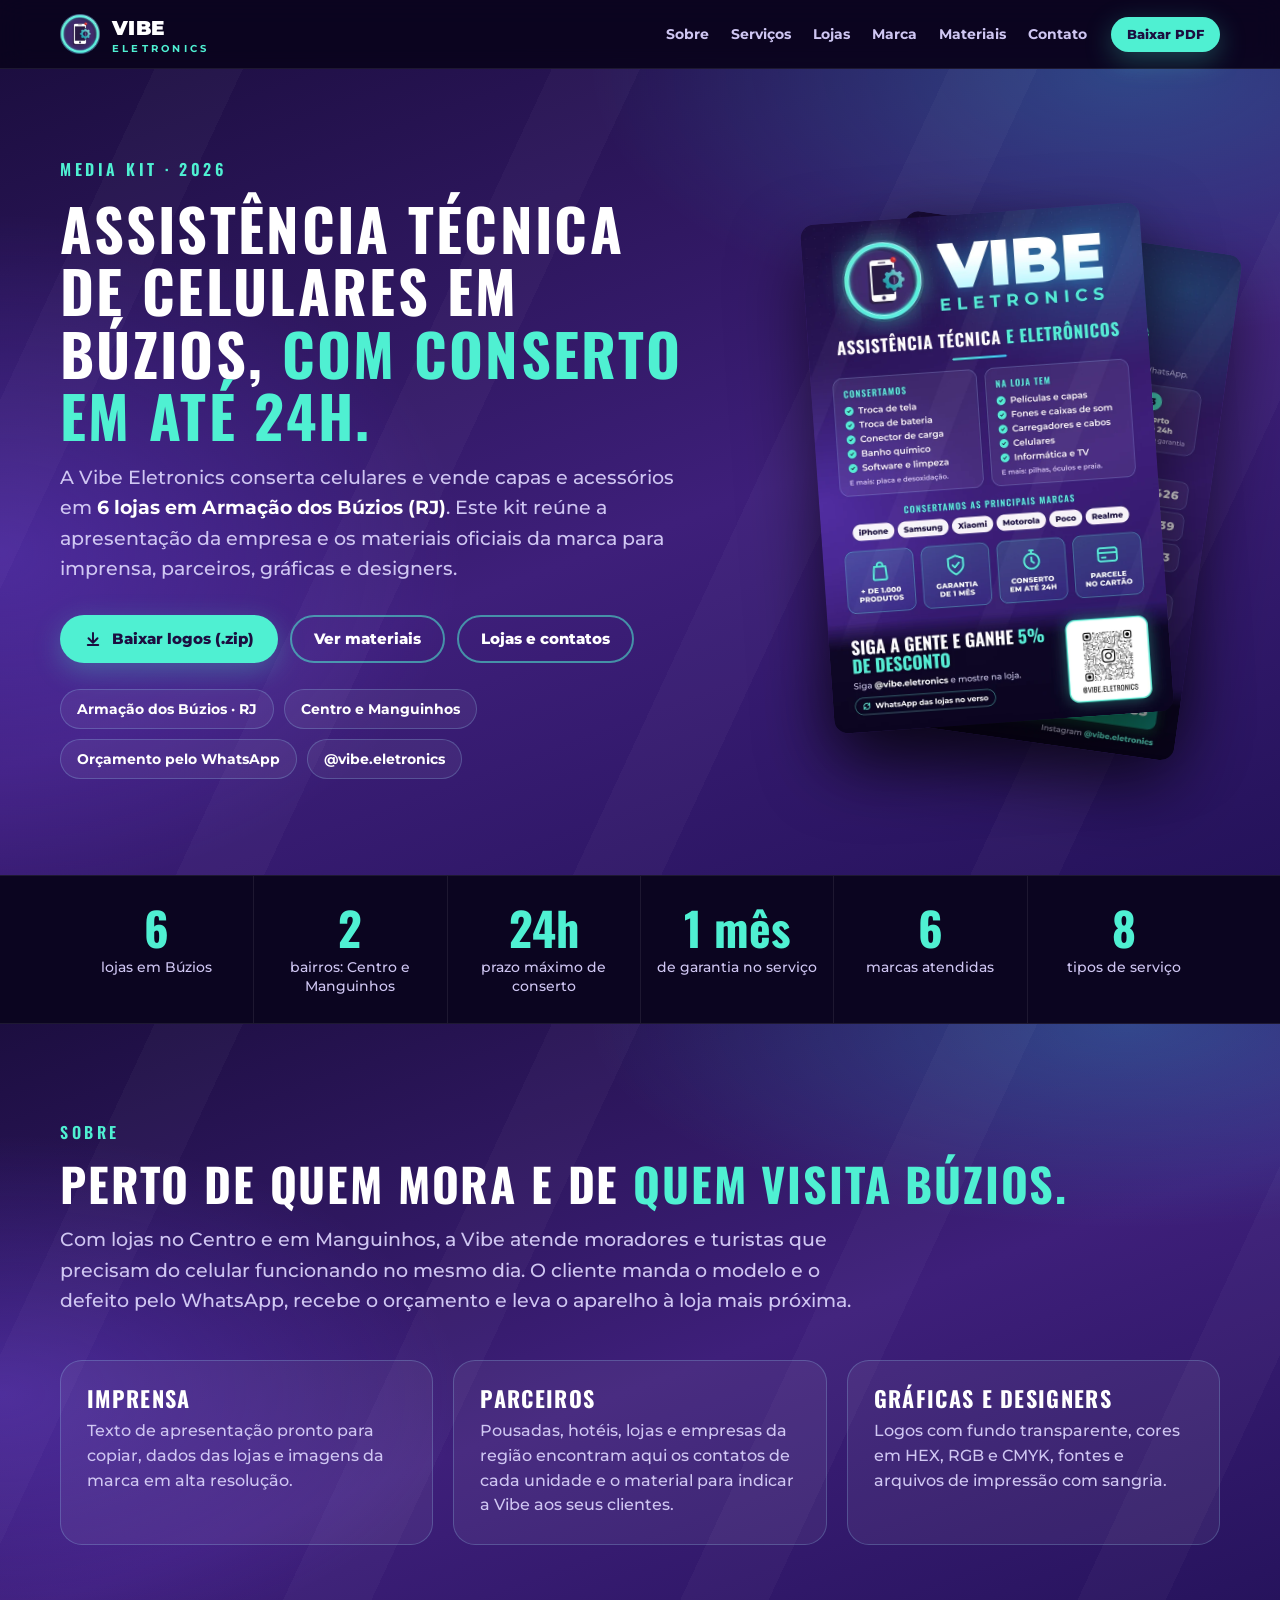
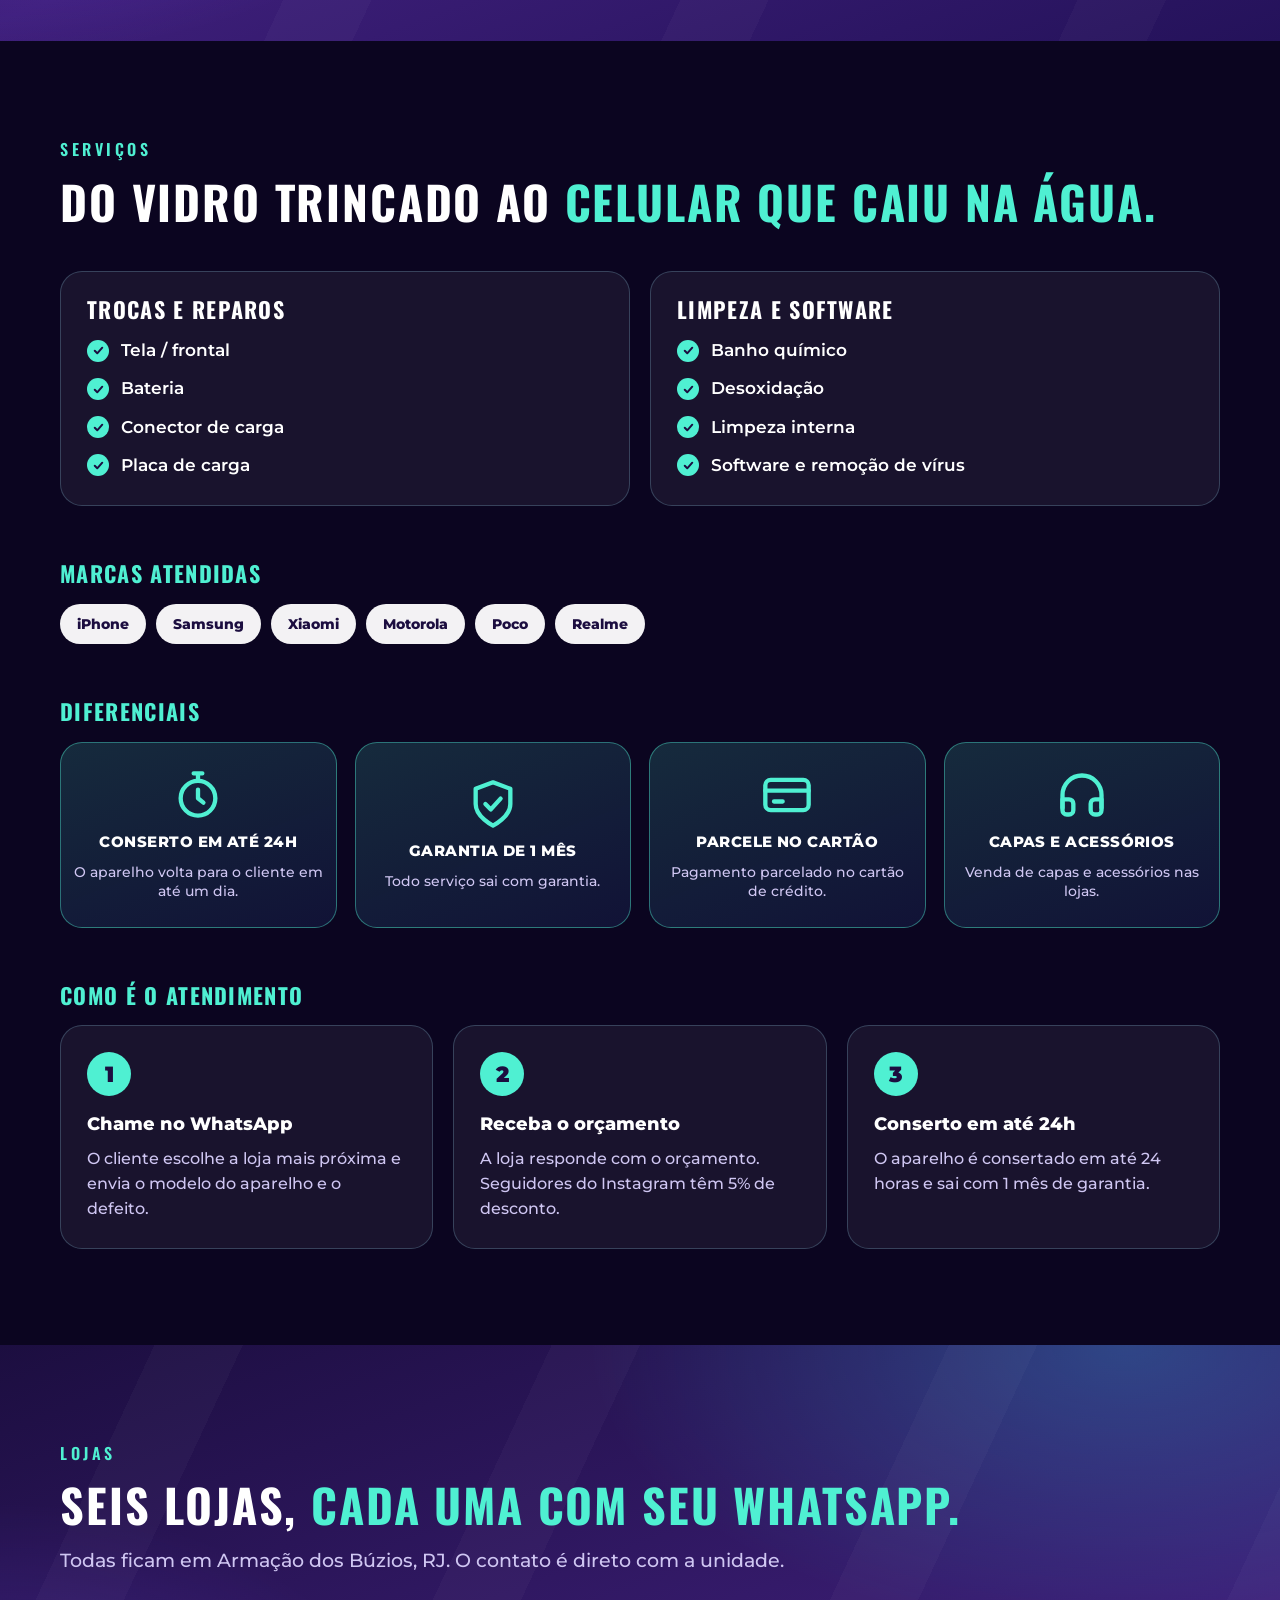
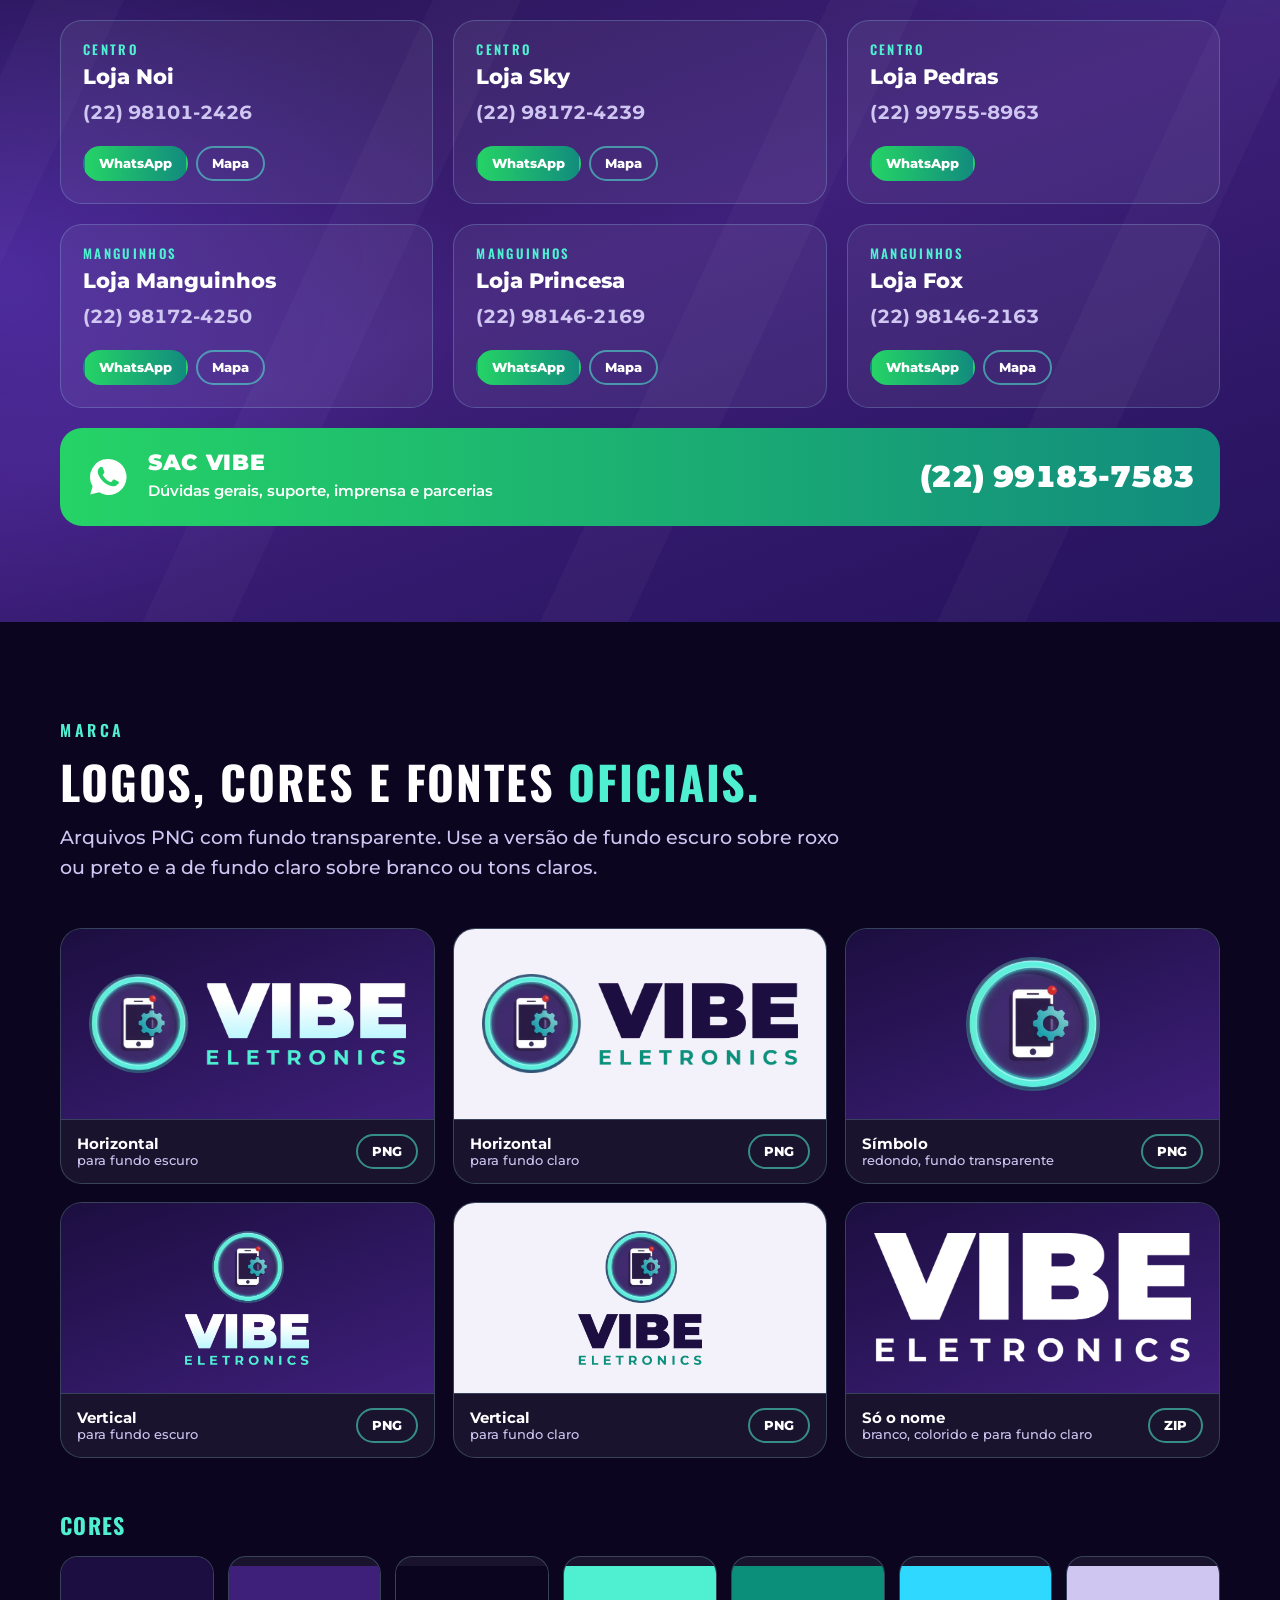
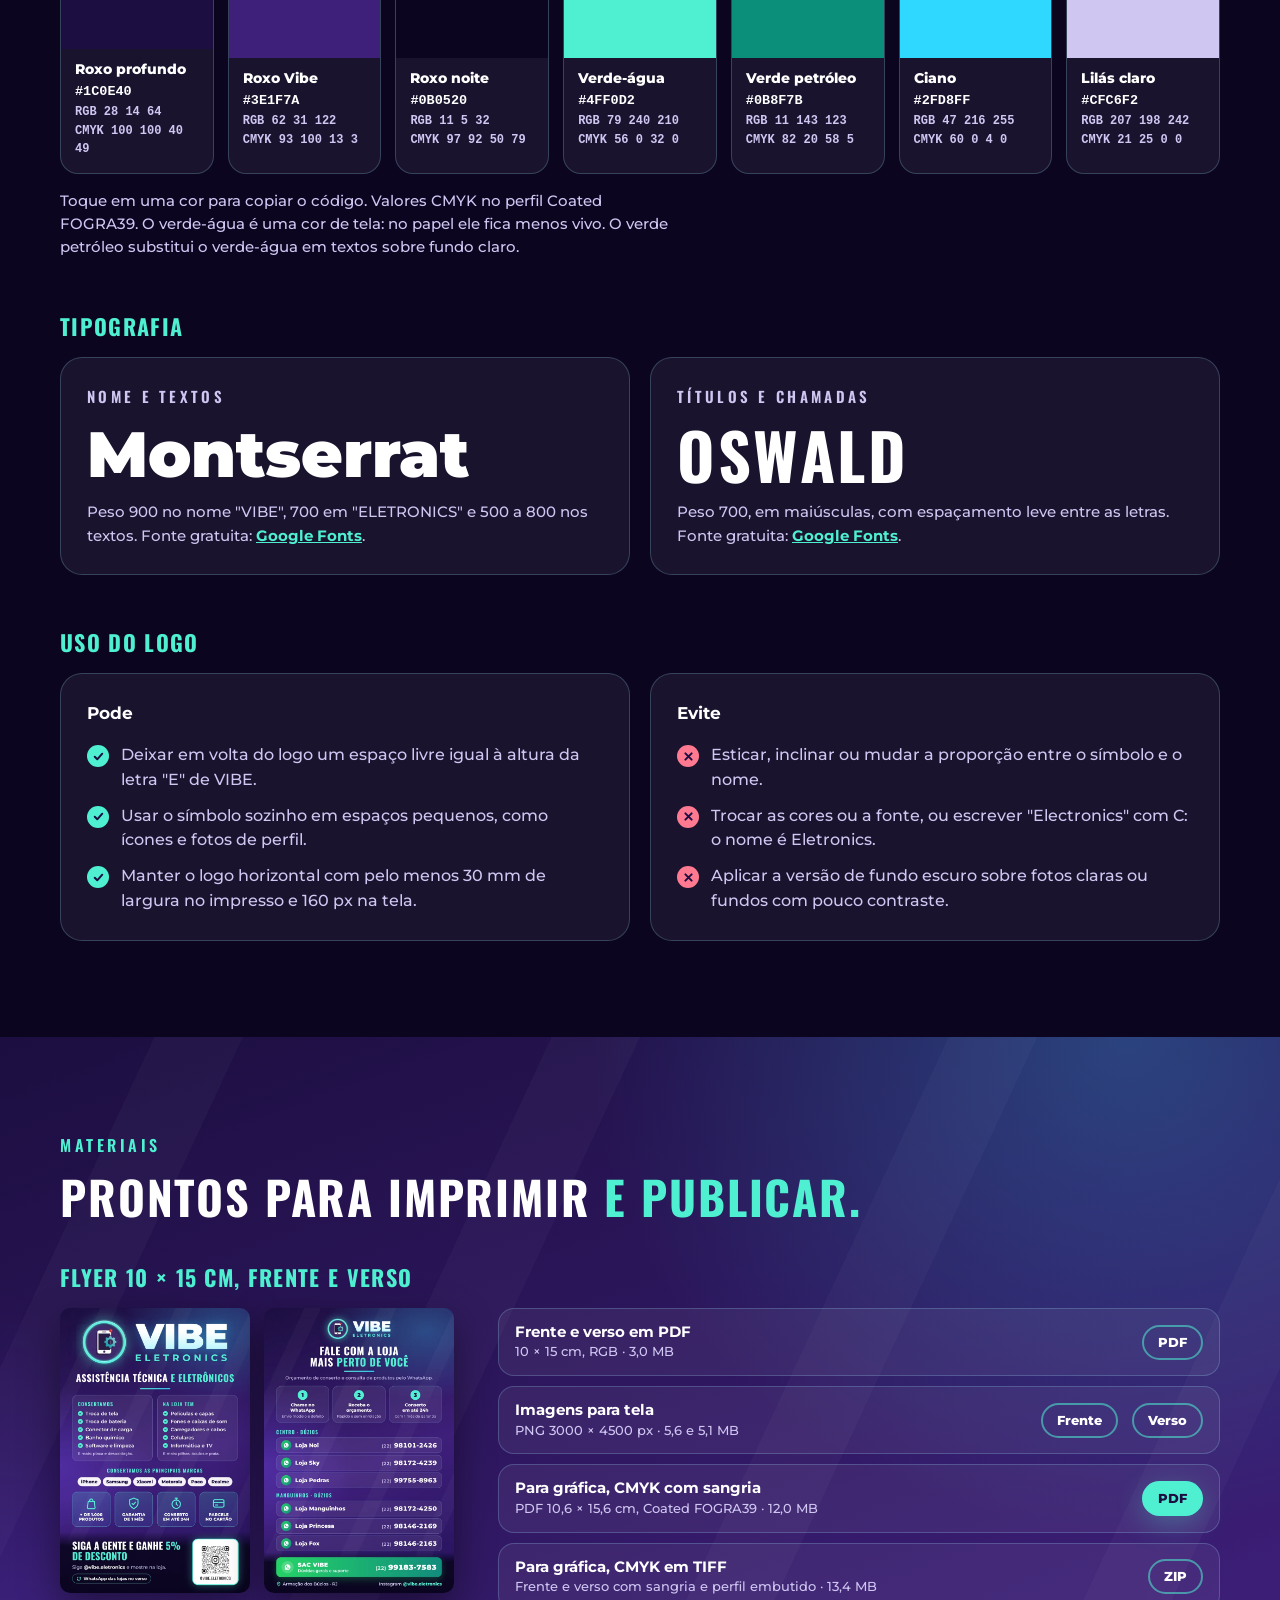
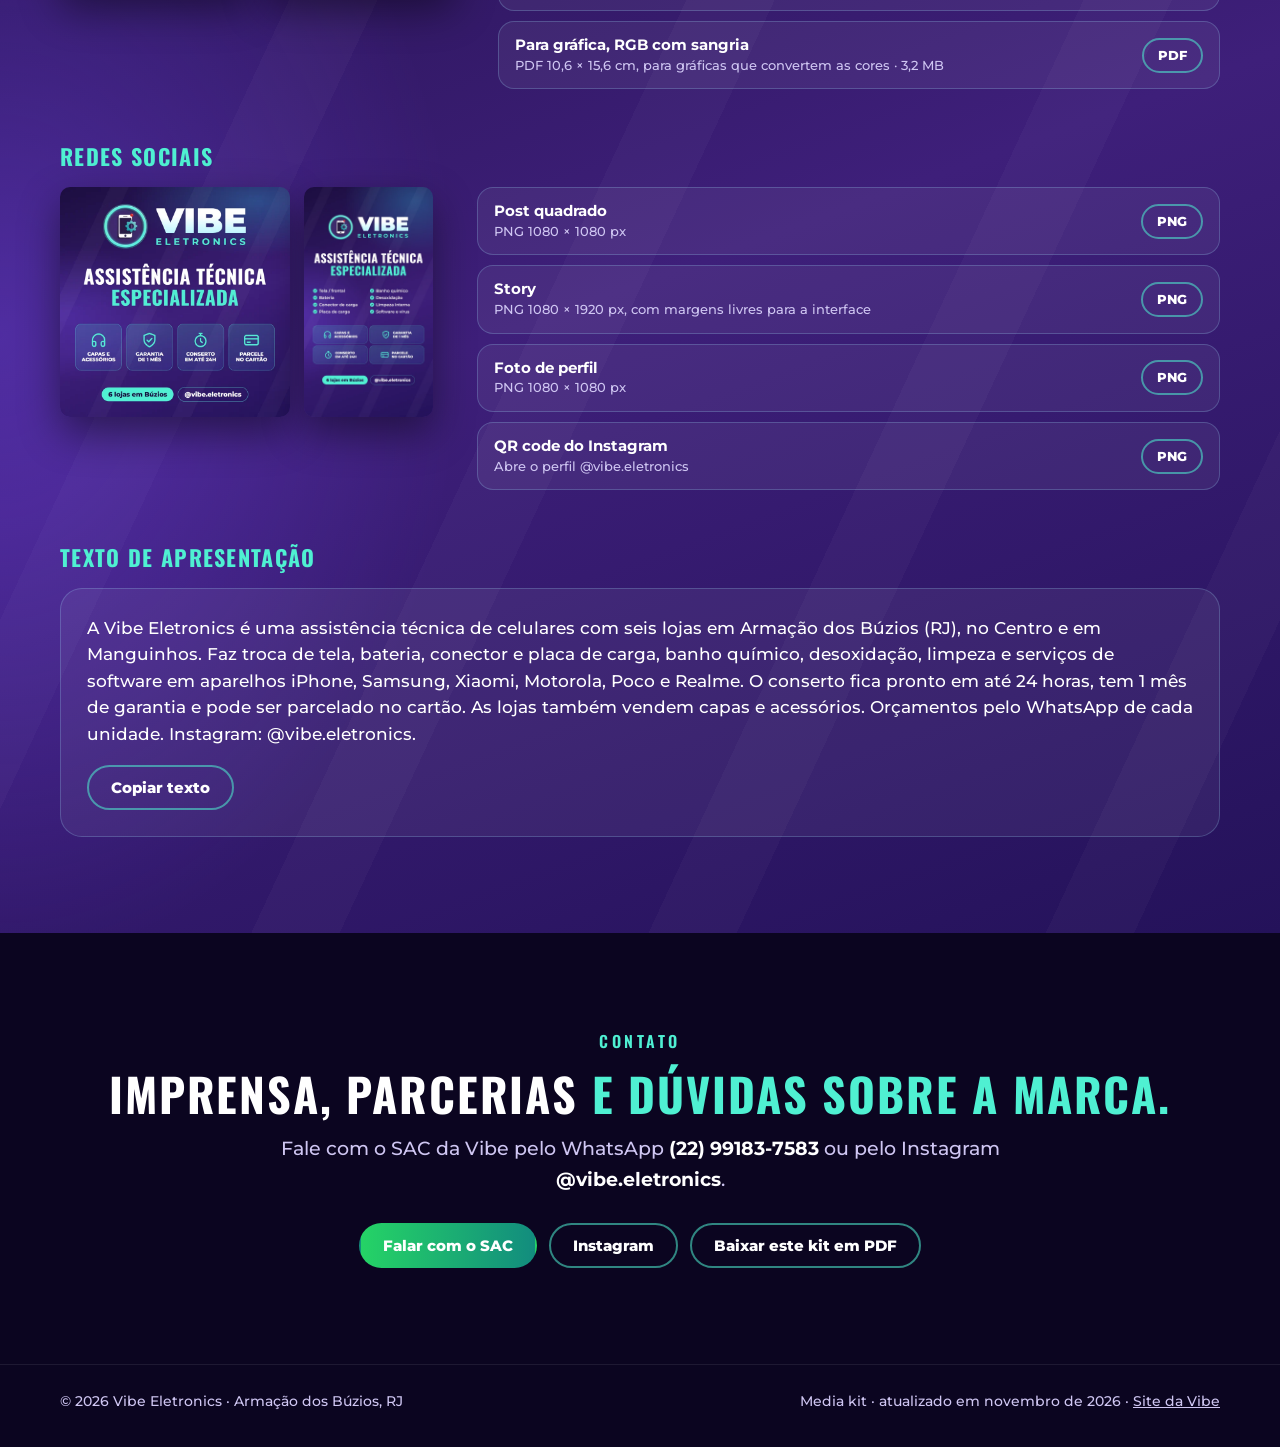
==== commit 36cc0021: "Media kit: tamanhos dos arquivos do flyer atualizados Co-Authored-By: Claude Fable 5.2 <noreply@anth" ====
--- a/index.html
+++ b/index.html
@@ -463,11 +463,11 @@
         <img src="img/Flyer-verso.webp" alt="Verso do flyer: WhatsApp das seis lojas e do SAC" width="700" height="1050" loading="lazy">
       </div>
       <ul class="arquivos">
-        <li><div><b>Frente e verso em PDF</b><small>10 × 15 cm, RGB · 2,9 MB</small></div><a class="btn linha mini so-tela" href="downloads/flyer/Flyer-Vibe-10x15cm.pdf" download>PDF</a></li>
+        <li><div><b>Frente e verso em PDF</b><small>10 × 15 cm, RGB · 3,0 MB</small></div><a class="btn linha mini so-tela" href="downloads/flyer/Flyer-Vibe-10x15cm.pdf" download>PDF</a></li>
         <li><div><b>Imagens para tela</b><small>PNG 3000 × 4500 px · 5,6 e 5,1 MB</small></div><a class="btn linha mini so-tela" href="downloads/flyer/Flyer-frente.png" download>Frente</a><a class="btn linha mini so-tela" href="downloads/flyer/Flyer-verso.png" download>Verso</a></li>
-        <li><div><b>Para gráfica, CMYK com sangria</b><small>PDF 10,6 × 15,6 cm, Coated FOGRA39 · 11,8 MB</small></div><a class="btn cheio mini so-tela" href="downloads/flyer/Flyer-Vibe-CMYK-com-sangria.pdf" download>PDF</a></li>
+        <li><div><b>Para gráfica, CMYK com sangria</b><small>PDF 10,6 × 15,6 cm, Coated FOGRA39 · 12,0 MB</small></div><a class="btn cheio mini so-tela" href="downloads/flyer/Flyer-Vibe-CMYK-com-sangria.pdf" download>PDF</a></li>
         <li><div><b>Para gráfica, CMYK em TIFF</b><small>Frente e verso com sangria e perfil embutido · 13,4 MB</small></div><a class="btn linha mini so-tela" href="downloads/flyer/Flyer-Vibe-CMYK-TIFF.zip" download>ZIP</a></li>
-        <li><div><b>Para gráfica, RGB com sangria</b><small>PDF 10,6 × 15,6 cm, para gráficas que convertem as cores · 3,1 MB</small></div><a class="btn linha mini so-tela" href="downloads/flyer/Flyer-Vibe-grafica-com-sangria.pdf" download>PDF</a></li>
+        <li><div><b>Para gráfica, RGB com sangria</b><small>PDF 10,6 × 15,6 cm, para gráficas que convertem as cores · 3,2 MB</small></div><a class="btn linha mini so-tela" href="downloads/flyer/Flyer-Vibe-grafica-com-sangria.pdf" download>PDF</a></li>
       </ul>
     </div>
 
